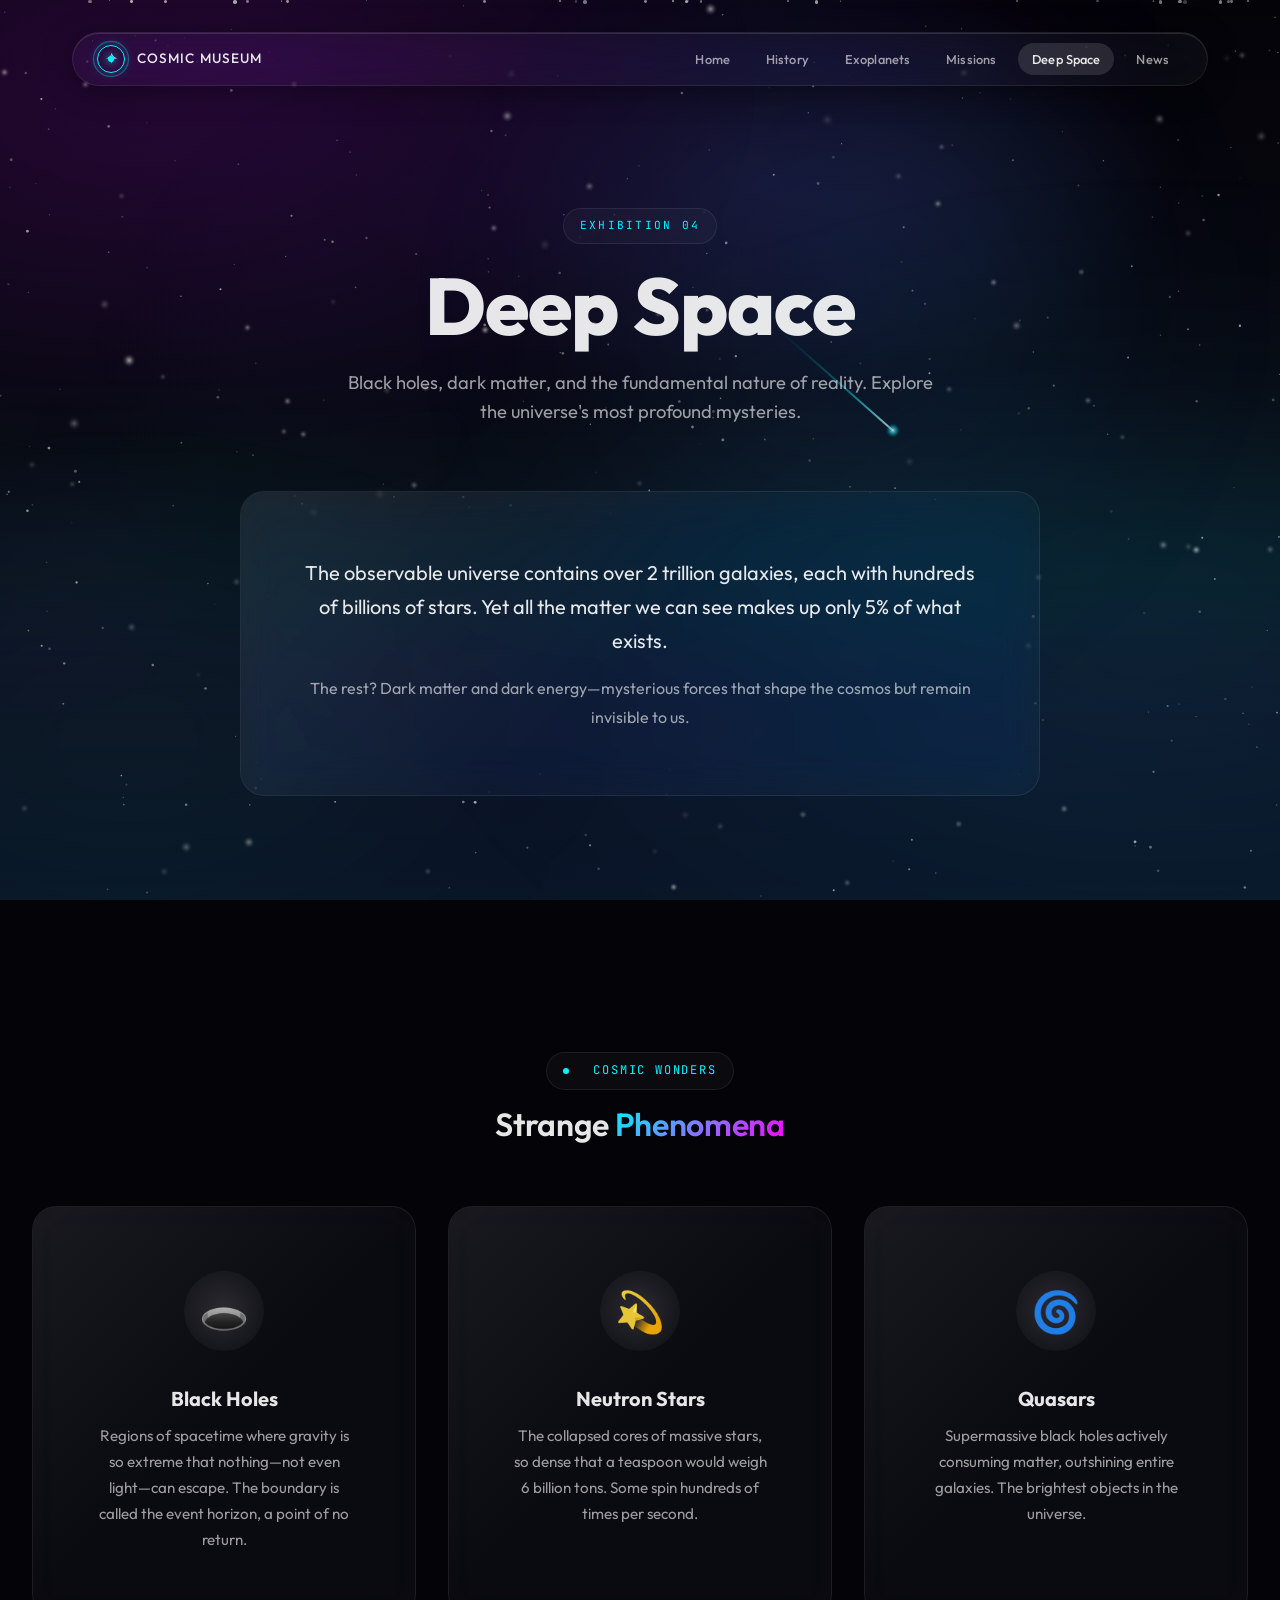
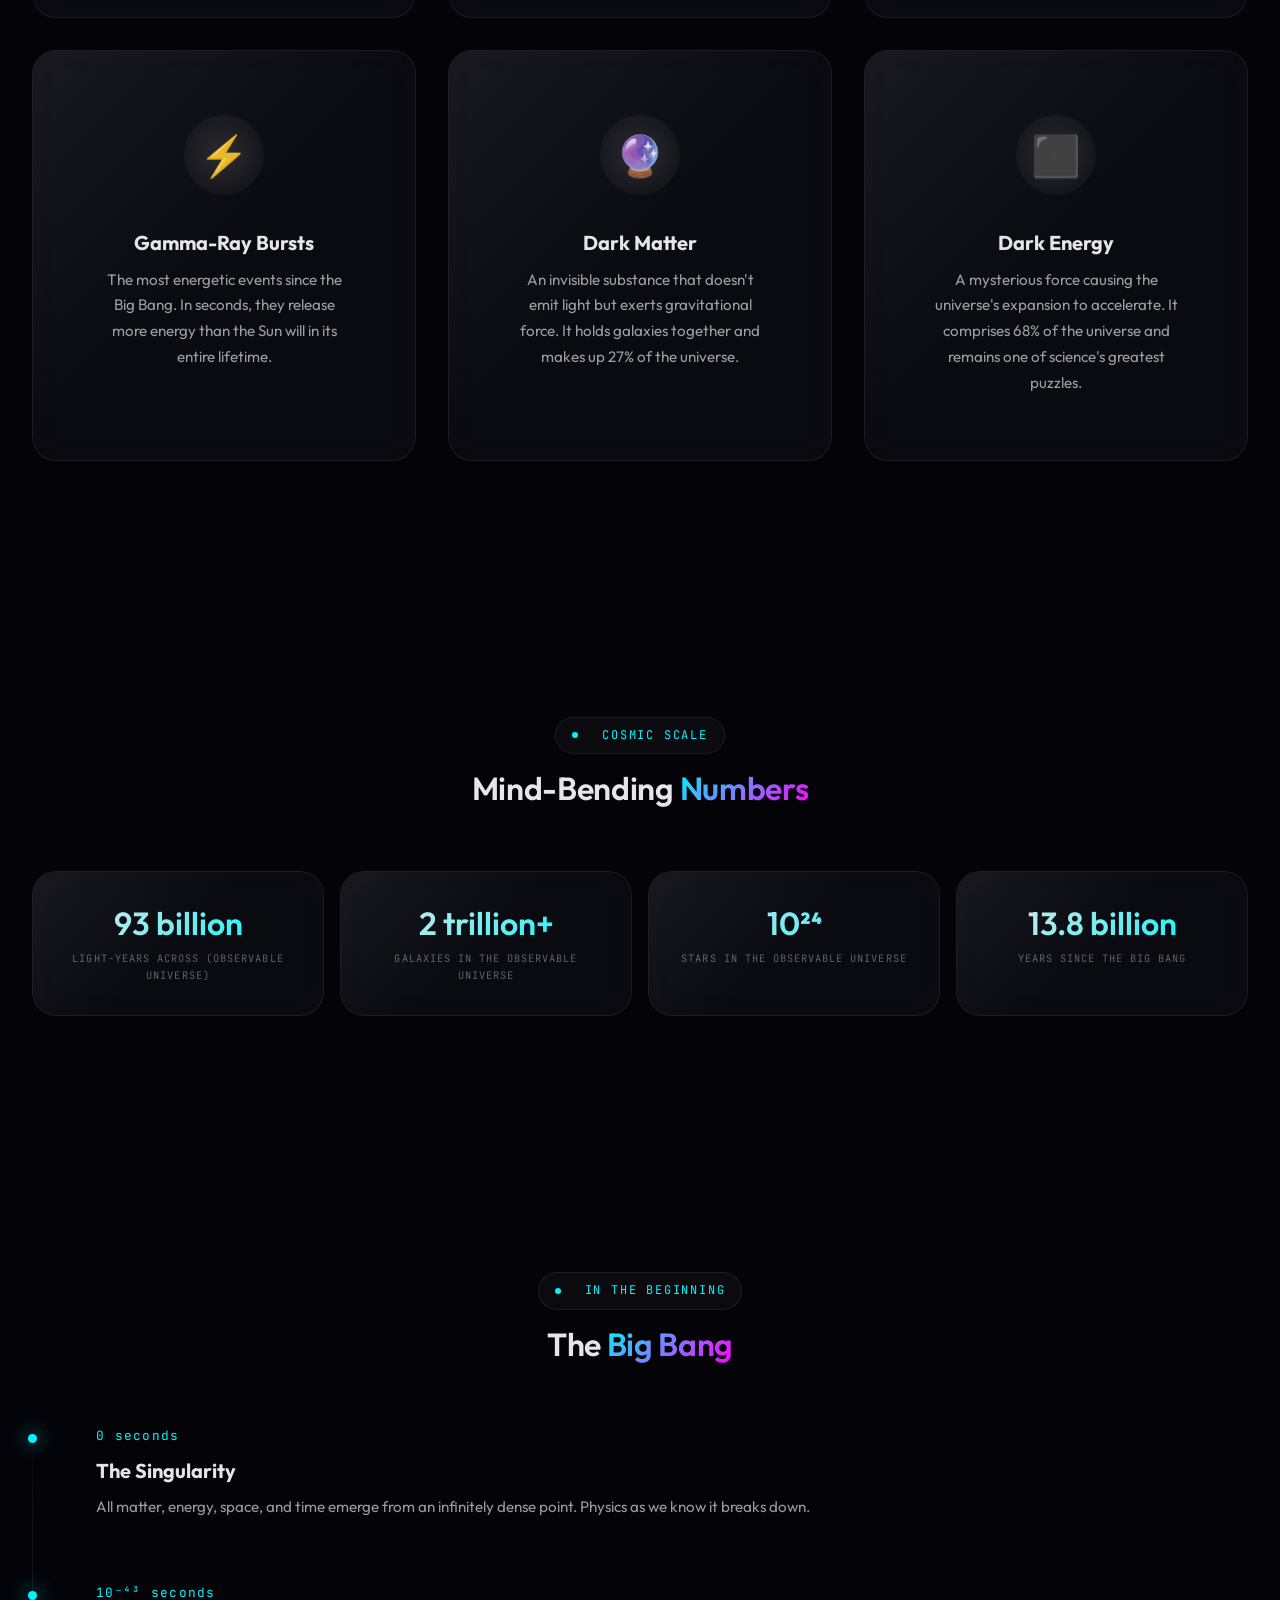
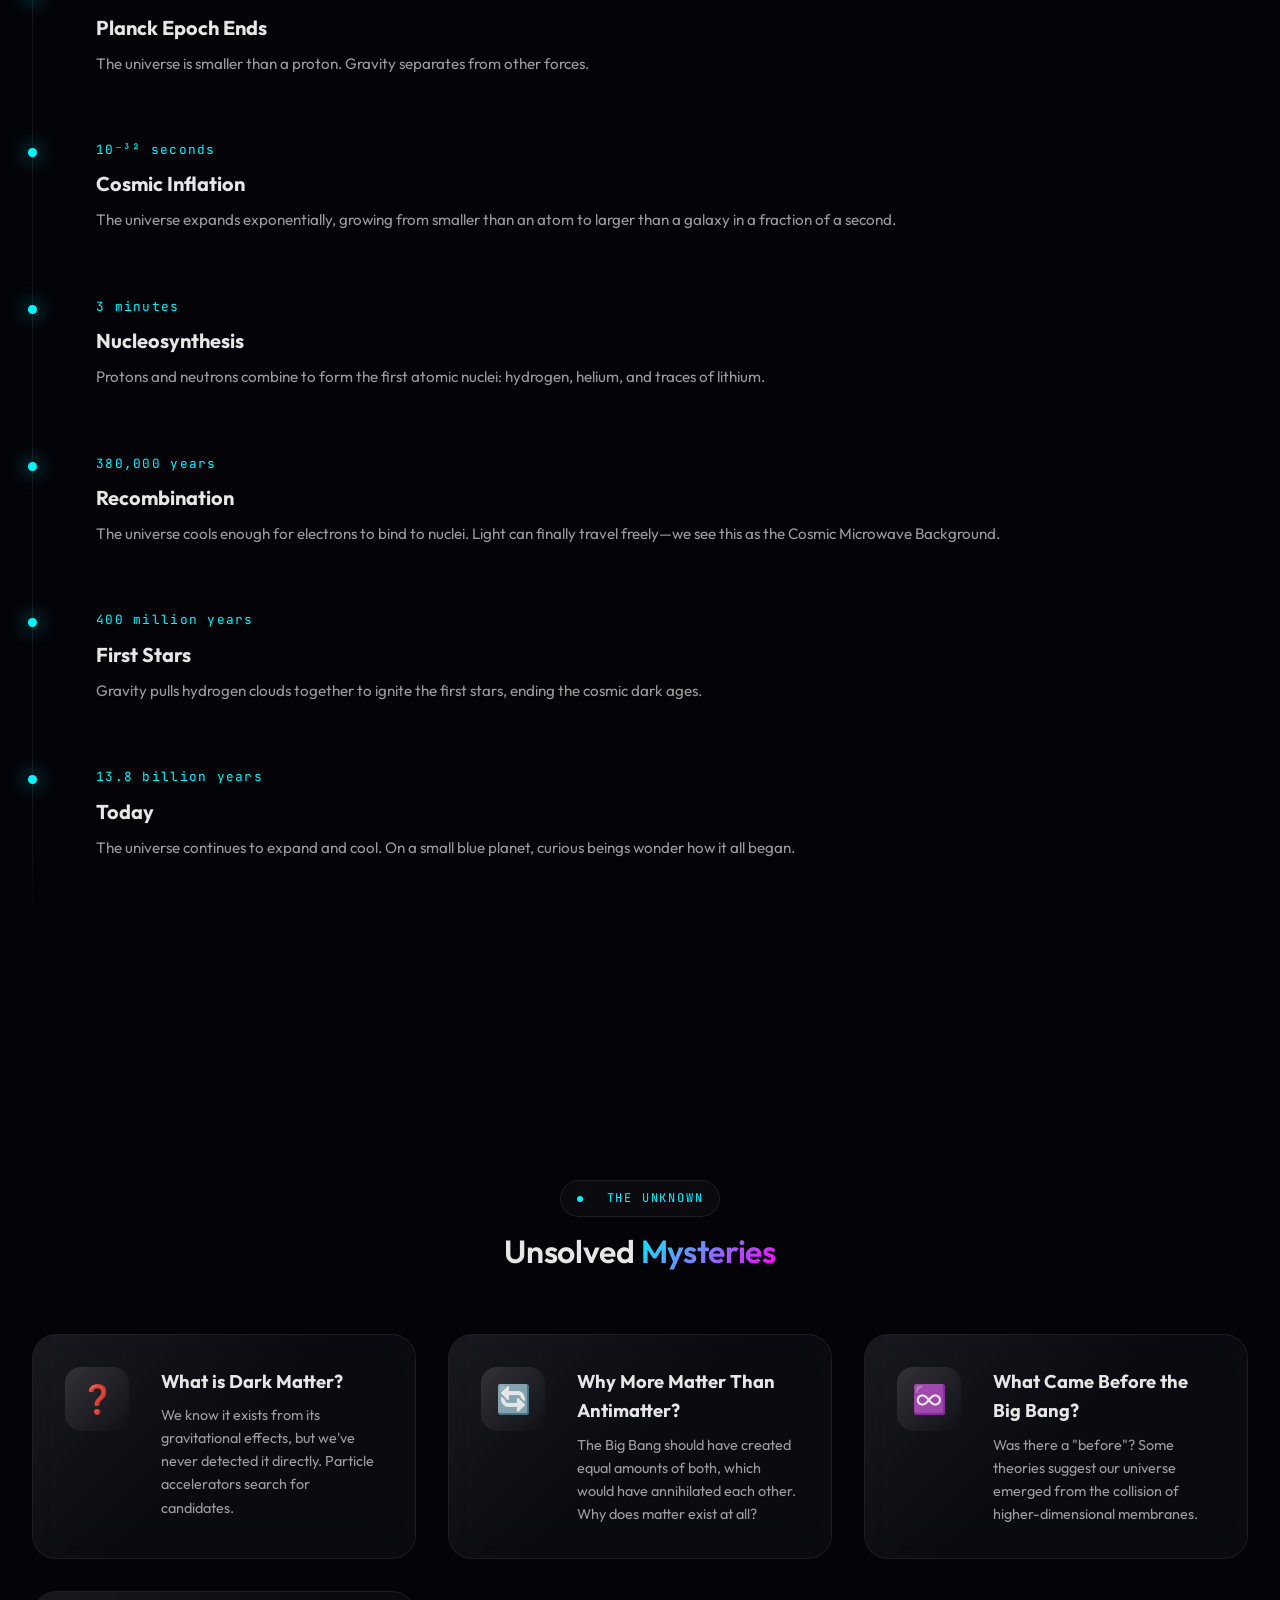
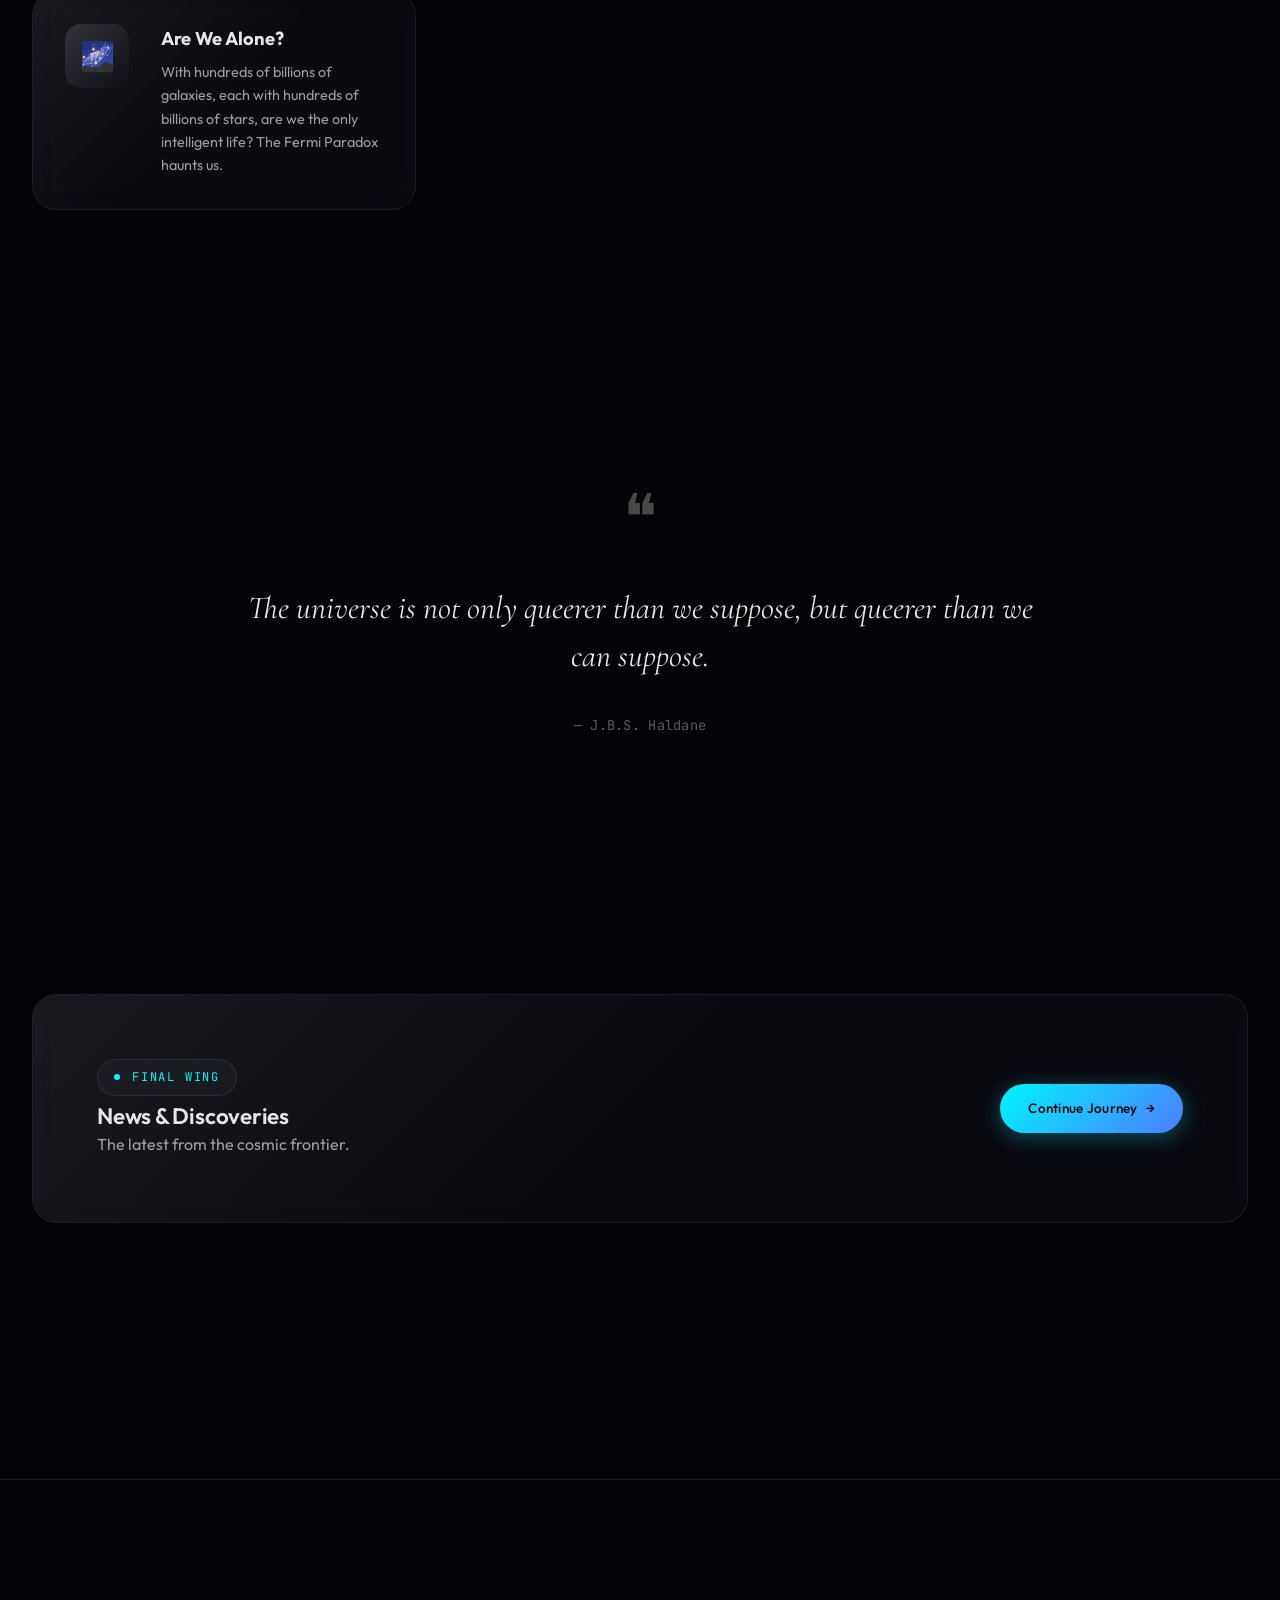
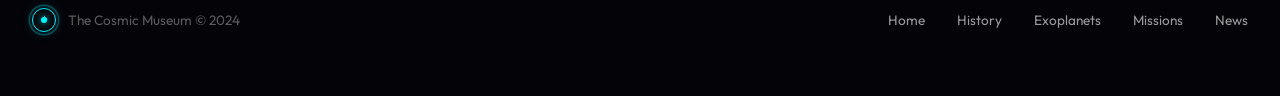
==== deepspace.html @ 93e64caa "Initial commit - The Cosmic Museum" ====
<!DOCTYPE html>
<html lang="en">
<head>
  <meta charset="UTF-8">
  <meta name="viewport" content="width=device-width, initial-scale=1.0">
  <meta name="description" content="Deep Space & Cosmology - Explore the universe's grandest mysteries.">
  <title>Deep Space & Cosmology | The Cosmic Museum</title>
  <link rel="stylesheet" href="./css/styles.css">
  <link rel="icon" href="data:image/svg+xml,<svg xmlns='http://www.w3.org/2000/svg' viewBox='0 0 100 100'><text y='.9em' font-size='90'>🌌</text></svg>">
</head>
<body>
  
  <!-- Deep Space Background -->
  <div class="cosmos">
    <canvas id="starfield"></canvas>
    <div class="nebula-layer-1"></div>
    <div class="nebula-layer-2"></div>
    <div class="aurora"></div>
    <div class="particles"></div>
  </div>
  
  <!-- Navigation -->
  <div class="nav-container">
    <nav class="nav">
      <a href="./index.html" class="nav-logo">
        <div class="logo-icon">✧</div>
        <span class="logo-text">Cosmic Museum</span>
      </a>
      <ul class="nav-links">
        <li><a href="./index.html" class="nav-link">Home</a></li>
        <li><a href="./history.html" class="nav-link">History</a></li>
        <li><a href="./exoplanets.html" class="nav-link">Exoplanets</a></li>
        <li><a href="./missions.html" class="nav-link">Missions</a></li>
        <li><a href="./deepspace.html" class="nav-link active">Deep Space</a></li>
        <li><a href="./news.html" class="nav-link">News</a></li>
      </ul>
      <button class="nav-toggle" aria-label="Toggle navigation">
        <span></span><span></span><span></span>
      </button>
    </nav>
  </div>
  
  <!-- Page Header -->
  <header class="page-header">
    <div class="page-header__label">Exhibition 04</div>
    <h1 class="page-header__title text-display">Deep Space</h1>
    <p class="page-header__desc">
      Black holes, dark matter, and the fundamental nature of reality. 
      Explore the universe's most profound mysteries.
    </p>
  </header>
  
  <!-- Scale of the Universe -->
  <section class="section" style="padding-top: 0;">
    <div class="container">
      <div class="glass-card reveal" style="padding: var(--space-lg); max-width: 800px; margin: 0 auto; text-align: center;">
        <p class="text-lg" style="color: var(--soft-white); margin-bottom: var(--space-sm);">
          The observable universe contains over 2 trillion galaxies, each with 
          hundreds of billions of stars. Yet all the matter we can see makes up 
          only 5% of what exists.
        </p>
        <p class="text-body">
          The rest? Dark matter and dark energy—mysterious forces that shape 
          the cosmos but remain invisible to us.
        </p>
      </div>
    </div>
  </section>
  
  <!-- Cosmic Phenomena -->
  <section class="section">
    <div class="container">
      <div class="section-header reveal">
        <div class="section-label"><span></span>Cosmic Wonders</div>
        <h2 class="text-display heading-md">Strange <span class="text-gradient">Phenomena</span></h2>
      </div>
      
      <div class="phenomena-grid stagger-children">
        <div class="glass-card phenomena-card glass-card--cyan">
          <div class="phenomena-icon">🕳️</div>
          <h3 class="phenomena-title">Black Holes</h3>
          <p class="phenomena-desc">
            Regions of spacetime where gravity is so extreme that nothing—not 
            even light—can escape. The boundary is called the event horizon, 
            a point of no return.
          </p>
        </div>
        
        <div class="glass-card phenomena-card glass-card--pink">
          <div class="phenomena-icon">💫</div>
          <h3 class="phenomena-title">Neutron Stars</h3>
          <p class="phenomena-desc">
            The collapsed cores of massive stars, so dense that a teaspoon 
            would weigh 6 billion tons. Some spin hundreds of times per second.
          </p>
        </div>
        
        <div class="glass-card phenomena-card glass-card--green">
          <div class="phenomena-icon">🌀</div>
          <h3 class="phenomena-title">Quasars</h3>
          <p class="phenomena-desc">
            Supermassive black holes actively consuming matter, outshining 
            entire galaxies. The brightest objects in the universe.
          </p>
        </div>
        
        <div class="glass-card phenomena-card glass-card--gold">
          <div class="phenomena-icon">⚡</div>
          <h3 class="phenomena-title">Gamma-Ray Bursts</h3>
          <p class="phenomena-desc">
            The most energetic events since the Big Bang. In seconds, they 
            release more energy than the Sun will in its entire lifetime.
          </p>
        </div>
        
        <div class="glass-card phenomena-card glass-card--cyan">
          <div class="phenomena-icon">🔮</div>
          <h3 class="phenomena-title">Dark Matter</h3>
          <p class="phenomena-desc">
            An invisible substance that doesn't emit light but exerts 
            gravitational force. It holds galaxies together and makes up 27% 
            of the universe.
          </p>
        </div>
        
        <div class="glass-card phenomena-card glass-card--pink">
          <div class="phenomena-icon">⬛</div>
          <h3 class="phenomena-title">Dark Energy</h3>
          <p class="phenomena-desc">
            A mysterious force causing the universe's expansion to accelerate. 
            It comprises 68% of the universe and remains one of science's 
            greatest puzzles.
          </p>
        </div>
      </div>
    </div>
  </section>
  
  <!-- The Big Numbers -->
  <section class="section">
    <div class="container">
      <div class="section-header reveal">
        <div class="section-label"><span></span>Cosmic Scale</div>
        <h2 class="text-display heading-md">Mind-Bending <span class="text-gradient">Numbers</span></h2>
      </div>
      
      <div class="stats-grid stagger-children" style="grid-template-columns: repeat(auto-fit, minmax(250px, 1fr));">
        <div class="glass-card stat-card glass-card--cyan">
          <div class="stat-value" style="font-size: 2rem;">93 billion</div>
          <div class="stat-label">Light-years across (observable universe)</div>
        </div>
        <div class="glass-card stat-card glass-card--pink">
          <div class="stat-value" style="font-size: 2rem;">2 trillion+</div>
          <div class="stat-label">Galaxies in the observable universe</div>
        </div>
        <div class="glass-card stat-card glass-card--green">
          <div class="stat-value" style="font-size: 2rem;">10²⁴</div>
          <div class="stat-label">Stars in the observable universe</div>
        </div>
        <div class="glass-card stat-card glass-card--gold">
          <div class="stat-value" style="font-size: 2rem;">13.8 billion</div>
          <div class="stat-label">Years since the Big Bang</div>
        </div>
      </div>
    </div>
  </section>
  
  <!-- The Big Bang -->
  <section class="section">
    <div class="container">
      <div class="section-header reveal">
        <div class="section-label"><span></span>In the Beginning</div>
        <h2 class="text-display heading-md">The <span class="text-gradient">Big Bang</span></h2>
      </div>
      
      <div class="timeline reveal">
        <div class="timeline-item">
          <div class="timeline-year">0 seconds</div>
          <h3 class="timeline-title">The Singularity</h3>
          <p class="timeline-desc">
            All matter, energy, space, and time emerge from an infinitely dense point. 
            Physics as we know it breaks down.
          </p>
        </div>
        
        <div class="timeline-item">
          <div class="timeline-year">10⁻⁴³ seconds</div>
          <h3 class="timeline-title">Planck Epoch Ends</h3>
          <p class="timeline-desc">
            The universe is smaller than a proton. Gravity separates from other forces.
          </p>
        </div>
        
        <div class="timeline-item">
          <div class="timeline-year">10⁻³² seconds</div>
          <h3 class="timeline-title">Cosmic Inflation</h3>
          <p class="timeline-desc">
            The universe expands exponentially, growing from smaller than an atom to 
            larger than a galaxy in a fraction of a second.
          </p>
        </div>
        
        <div class="timeline-item">
          <div class="timeline-year">3 minutes</div>
          <h3 class="timeline-title">Nucleosynthesis</h3>
          <p class="timeline-desc">
            Protons and neutrons combine to form the first atomic nuclei: 
            hydrogen, helium, and traces of lithium.
          </p>
        </div>
        
        <div class="timeline-item">
          <div class="timeline-year">380,000 years</div>
          <h3 class="timeline-title">Recombination</h3>
          <p class="timeline-desc">
            The universe cools enough for electrons to bind to nuclei. 
            Light can finally travel freely—we see this as the Cosmic Microwave Background.
          </p>
        </div>
        
        <div class="timeline-item">
          <div class="timeline-year">400 million years</div>
          <h3 class="timeline-title">First Stars</h3>
          <p class="timeline-desc">
            Gravity pulls hydrogen clouds together to ignite the first stars, 
            ending the cosmic dark ages.
          </p>
        </div>
        
        <div class="timeline-item">
          <div class="timeline-year">13.8 billion years</div>
          <h3 class="timeline-title">Today</h3>
          <p class="timeline-desc">
            The universe continues to expand and cool. On a small blue planet, 
            curious beings wonder how it all began.
          </p>
        </div>
      </div>
    </div>
  </section>
  
  <!-- Unsolved Mysteries -->
  <section class="section">
    <div class="container">
      <div class="section-header reveal">
        <div class="section-label"><span></span>The Unknown</div>
        <h2 class="text-display heading-md">Unsolved <span class="text-gradient">Mysteries</span></h2>
      </div>
      
      <div class="mission-grid stagger-children">
        <div class="glass-card mission-card">
          <div class="mission-icon">❓</div>
          <div class="mission-content">
            <h3 class="mission-name">What is Dark Matter?</h3>
            <p class="mission-desc">
              We know it exists from its gravitational effects, but we've never 
              detected it directly. Particle accelerators search for candidates.
            </p>
          </div>
        </div>
        
        <div class="glass-card mission-card">
          <div class="mission-icon">🔄</div>
          <div class="mission-content">
            <h3 class="mission-name">Why More Matter Than Antimatter?</h3>
            <p class="mission-desc">
              The Big Bang should have created equal amounts of both, which would 
              have annihilated each other. Why does matter exist at all?
            </p>
          </div>
        </div>
        
        <div class="glass-card mission-card">
          <div class="mission-icon">♾️</div>
          <div class="mission-content">
            <h3 class="mission-name">What Came Before the Big Bang?</h3>
            <p class="mission-desc">
              Was there a "before"? Some theories suggest our universe emerged 
              from the collision of higher-dimensional membranes.
            </p>
          </div>
        </div>
        
        <div class="glass-card mission-card">
          <div class="mission-icon">🌌</div>
          <div class="mission-content">
            <h3 class="mission-name">Are We Alone?</h3>
            <p class="mission-desc">
              With hundreds of billions of galaxies, each with hundreds of billions 
              of stars, are we the only intelligent life? The Fermi Paradox haunts us.
            </p>
          </div>
        </div>
      </div>
    </div>
  </section>
  
  <!-- Quote -->
  <section class="section">
    <div class="container">
      <div class="reveal" style="text-align: center; max-width: 800px; margin: 0 auto;">
        <div style="font-size: 4rem; margin-bottom: var(--space-sm); opacity: 0.3;">❝</div>
        <blockquote class="text-serif" style="font-size: clamp(1.3rem, 3vw, 2rem); line-height: 1.5; color: var(--soft-white); margin-bottom: var(--space-md);">
          The universe is not only queerer than we suppose, 
          but queerer than we can suppose.
        </blockquote>
        <cite class="text-mono" style="font-size: 0.85rem; color: var(--dim-white); font-style: normal;">— J.B.S. Haldane</cite>
      </div>
    </div>
  </section>
  
  <!-- Next Exhibition -->
  <section class="section">
    <div class="container">
      <div class="glass-card reveal" style="padding: var(--space-lg); display: flex; justify-content: space-between; align-items: center; flex-wrap: wrap; gap: var(--space-md);">
        <div>
          <div class="section-label" style="margin-bottom: var(--space-xs);">Final Wing</div>
          <h3 class="text-display heading-sm">News & Discoveries</h3>
          <p class="text-body">The latest from the cosmic frontier.</p>
        </div>
        <a href="./news.html" class="btn btn-primary">Continue Journey <span>→</span></a>
      </div>
    </div>
  </section>
  
  <!-- Footer -->
  <footer class="footer">
    <div class="container">
      <div class="footer-content">
        <div class="footer-logo">
          <div class="logo-icon" style="width: 24px; height: 24px; font-size: 0.7rem;">✧</div>
          <span class="footer-text">The Cosmic Museum © 2024</span>
        </div>
        <div class="footer-links">
          <a href="./index.html" class="footer-link">Home</a>
          <a href="./history.html" class="footer-link">History</a>
          <a href="./exoplanets.html" class="footer-link">Exoplanets</a>
          <a href="./missions.html" class="footer-link">Missions</a>
          <a href="./news.html" class="footer-link">News</a>
        </div>
      </div>
    </div>
  </footer>
  
  <script src="./js/starfield.js"></script>
  <script src="./js/main.js"></script>
</body>
</html>
---- css/styles.css ----
/* ═══════════════════════════════════════════════════════════════
   THE COSMIC MUSEUM - Celestial Glass Observatory
   A glassmorphic journey through the universe
   ═══════════════════════════════════════════════════════════════ */

@import url('https://fonts.googleapis.com/css2?family=Outfit:wght@300;400;500;600;700&family=JetBrains+Mono:wght@400;500&family=Cormorant+Garamond:ital,wght@0,400;1,400&display=swap');

/* ─────────────────────────────────────────────────────────────────
   CSS Variables - The Cosmic Palette
   ───────────────────────────────────────────────────────────────── */
:root {
  /* Deep space colors */
  --void: #030308;
  --deep-space: #0a0a14;
  --nebula-purple: #1a0a2e;
  --nebula-blue: #0a1628;
  
  /* Glass effects */
  --glass-bg: rgba(255, 255, 255, 0.03);
  --glass-border: rgba(255, 255, 255, 0.08);
  --glass-highlight: rgba(255, 255, 255, 0.12);
  --glass-shadow: rgba(0, 0, 0, 0.4);
  
  /* Accent colors */
  --aurora-cyan: #00f5ff;
  --aurora-pink: #ff00ff;
  --aurora-green: #00ff88;
  --star-gold: #ffd700;
  --cosmic-blue: #4d7cff;
  --soft-white: rgba(255, 255, 255, 0.9);
  --muted-white: rgba(255, 255, 255, 0.6);
  --dim-white: rgba(255, 255, 255, 0.35);
  
  /* Typography */
  --font-display: 'Outfit', sans-serif;
  --font-serif: 'Cormorant Garamond', serif;
  --font-mono: 'JetBrains Mono', monospace;
  
  /* Spacing */
  --space-xs: 0.5rem;
  --space-sm: 1rem;
  --space-md: 2rem;
  --space-lg: 4rem;
  --space-xl: 8rem;
  
  /* Transitions */
  --ease-out-expo: cubic-bezier(0.16, 1, 0.3, 1);
  --ease-out-back: cubic-bezier(0.34, 1.56, 0.64, 1);
  --ease-in-out: cubic-bezier(0.65, 0, 0.35, 1);
}

/* ─────────────────────────────────────────────────────────────────
   Reset & Base
   ───────────────────────────────────────────────────────────────── */
*, *::before, *::after {
  margin: 0;
  padding: 0;
  box-sizing: border-box;
}

html {
  scroll-behavior: smooth;
  scrollbar-width: thin;
  scrollbar-color: var(--glass-border) transparent;
}

::-webkit-scrollbar {
  width: 6px;
}

::-webkit-scrollbar-track {
  background: transparent;
}

::-webkit-scrollbar-thumb {
  background: var(--glass-border);
  border-radius: 3px;
}

::-webkit-scrollbar-thumb:hover {
  background: var(--glass-highlight);
}

body {
  font-family: var(--font-display);
  background: var(--void);
  color: var(--soft-white);
  line-height: 1.6;
  overflow-x: hidden;
  min-height: 100vh;
}

/* ─────────────────────────────────────────────────────────────────
   Deep Space Background System
   ───────────────────────────────────────────────────────────────── */
.cosmos {
  position: fixed;
  inset: 0;
  z-index: -10;
  overflow: hidden;
}

/* Base gradient */
.cosmos::before {
  content: '';
  position: absolute;
  inset: 0;
  background: 
    radial-gradient(ellipse 120% 80% at 20% 10%, rgba(26, 10, 46, 0.8) 0%, transparent 50%),
    radial-gradient(ellipse 100% 100% at 80% 90%, rgba(10, 22, 40, 0.9) 0%, transparent 50%),
    radial-gradient(ellipse 80% 60% at 60% 20%, rgba(77, 124, 255, 0.15) 0%, transparent 40%),
    linear-gradient(180deg, var(--void) 0%, var(--deep-space) 50%, var(--nebula-blue) 100%);
}

/* Nebula layer 1 - slow drift */
.nebula-layer-1 {
  position: absolute;
  inset: -50%;
  background: 
    radial-gradient(ellipse 40% 30% at 30% 30%, rgba(255, 0, 255, 0.08) 0%, transparent 60%),
    radial-gradient(ellipse 50% 40% at 70% 60%, rgba(0, 245, 255, 0.06) 0%, transparent 60%);
  animation: nebulaDrift1 60s ease-in-out infinite;
  filter: blur(60px);
}

/* Nebula layer 2 - counter drift */
.nebula-layer-2 {
  position: absolute;
  inset: -30%;
  background: 
    radial-gradient(ellipse 35% 50% at 60% 40%, rgba(77, 124, 255, 0.1) 0%, transparent 50%),
    radial-gradient(ellipse 45% 35% at 25% 70%, rgba(0, 255, 136, 0.05) 0%, transparent 50%);
  animation: nebulaDrift2 45s ease-in-out infinite;
  filter: blur(80px);
}

/* Aurora waves */
.aurora {
  position: absolute;
  bottom: 0;
  left: -20%;
  right: -20%;
  height: 60vh;
  background: linear-gradient(
    180deg,
    transparent 0%,
    rgba(0, 255, 136, 0.02) 20%,
    rgba(0, 245, 255, 0.04) 40%,
    rgba(255, 0, 255, 0.02) 60%,
    transparent 100%
  );
  animation: auroraWave 20s ease-in-out infinite;
  filter: blur(40px);
  transform-origin: bottom center;
}

@keyframes nebulaDrift1 {
  0%, 100% { transform: translate(0, 0) rotate(0deg) scale(1); }
  33% { transform: translate(5%, 3%) rotate(2deg) scale(1.05); }
  66% { transform: translate(-3%, -2%) rotate(-1deg) scale(0.98); }
}

@keyframes nebulaDrift2 {
  0%, 100% { transform: translate(0, 0) rotate(0deg); }
  50% { transform: translate(-4%, 4%) rotate(-2deg); }
}

@keyframes auroraWave {
  0%, 100% { transform: scaleY(1) translateX(0); opacity: 0.6; }
  50% { transform: scaleY(1.2) translateX(2%); opacity: 0.8; }
}

/* Star field canvas */
#starfield {
  position: absolute;
  inset: 0;
  opacity: 0.8;
}

/* Floating particles */
.particles {
  position: absolute;
  inset: 0;
  overflow: hidden;
  pointer-events: none;
}

.particle {
  position: absolute;
  width: 2px;
  height: 2px;
  background: white;
  border-radius: 50%;
  opacity: 0;
  animation: floatParticle linear infinite;
}

@keyframes floatParticle {
  0% {
    opacity: 0;
    transform: translateY(100vh) scale(0);
  }
  10% {
    opacity: 1;
  }
  90% {
    opacity: 1;
  }
  100% {
    opacity: 0;
    transform: translateY(-20vh) scale(1);
  }
}

/* ─────────────────────────────────────────────────────────────────
   Navigation - Floating Glass Bar
   ───────────────────────────────────────────────────────────────── */
.nav-container {
  position: fixed;
  top: var(--space-md);
  left: 50%;
  transform: translateX(-50%);
  z-index: 1000;
  padding: 0 var(--space-md);
  width: 100%;
  max-width: 1200px;
}

.nav {
  display: flex;
  align-items: center;
  justify-content: space-between;
  padding: 0.75rem 1.5rem;
  background: var(--glass-bg);
  backdrop-filter: blur(20px) saturate(150%);
  -webkit-backdrop-filter: blur(20px) saturate(150%);
  border: 1px solid var(--glass-border);
  border-radius: 100px;
  box-shadow: 
    0 4px 30px var(--glass-shadow),
    inset 0 1px 0 var(--glass-highlight);
}

.nav-logo {
  display: flex;
  align-items: center;
  gap: 0.75rem;
  text-decoration: none;
  color: var(--soft-white);
}

.logo-icon {
  width: 28px;
  height: 28px;
  border-radius: 50%;
  background: transparent;
  border: 1.5px solid var(--aurora-cyan);
  display: flex;
  align-items: center;
  justify-content: center;
  position: relative;
  box-shadow: 0 0 12px rgba(0, 245, 255, 0.25);
}

.logo-icon::before {
  content: '';
  position: absolute;
  width: 6px;
  height: 6px;
  background: var(--aurora-cyan);
  border-radius: 50%;
  box-shadow: 0 0 8px var(--aurora-cyan);
}

.logo-icon::after {
  content: '';
  position: absolute;
  width: 100%;
  height: 100%;
  border: 1px solid rgba(0, 245, 255, 0.3);
  border-radius: 50%;
  transform: rotate(45deg) scale(1.4);
}

.logo-text {
  font-weight: 500;
  font-size: 0.85rem;
  letter-spacing: 0.08em;
  text-transform: uppercase;
}

.nav-links {
  display: flex;
  align-items: center;
  gap: 0.5rem;
  list-style: none;
}

.nav-link {
  position: relative;
  padding: 0.5rem 0.875rem;
  color: var(--muted-white);
  text-decoration: none;
  font-size: 0.8rem;
  font-weight: 500;
  letter-spacing: 0.01em;
  transition: color 0.3s var(--ease-out-expo);
  border-radius: 100px;
}

.nav-link:hover {
  color: var(--soft-white);
}

.nav-link.active {
  color: var(--soft-white);
  background: var(--glass-highlight);
}

.nav-link::after {
  content: '';
  position: absolute;
  bottom: 0.25rem;
  left: 50%;
  width: 0;
  height: 1px;
  background: linear-gradient(90deg, transparent, var(--aurora-cyan), transparent);
  transition: all 0.3s var(--ease-out-expo);
  transform: translateX(-50%);
}

.nav-link:hover::after {
  width: 60%;
}

/* Mobile menu toggle */
.nav-toggle {
  display: none;
  flex-direction: column;
  gap: 4px;
  padding: 8px;
  background: none;
  border: none;
  cursor: pointer;
}

.nav-toggle span {
  width: 20px;
  height: 2px;
  background: var(--soft-white);
  border-radius: 2px;
  transition: all 0.3s var(--ease-out-expo);
}

/* ─────────────────────────────────────────────────────────────────
   Glass Card System
   ───────────────────────────────────────────────────────────────── */
.glass-card {
  position: relative;
  background: var(--glass-bg);
  backdrop-filter: blur(20px) saturate(150%);
  -webkit-backdrop-filter: blur(20px) saturate(150%);
  border: 1px solid var(--glass-border);
  border-radius: 24px;
  overflow: hidden;
  transition: all 0.5s var(--ease-out-expo);
}

.glass-card::before {
  content: '';
  position: absolute;
  inset: 0;
  background: linear-gradient(
    135deg,
    var(--glass-highlight) 0%,
    transparent 50%,
    transparent 100%
  );
  opacity: 0.5;
  pointer-events: none;
}

.glass-card::after {
  content: '';
  position: absolute;
  top: -50%;
  left: -50%;
  width: 200%;
  height: 200%;
  background: radial-gradient(
    circle at var(--mouse-x, 50%) var(--mouse-y, 50%),
    rgba(255, 255, 255, 0.06) 0%,
    transparent 40%
  );
  opacity: 0;
  transition: opacity 0.5s;
  pointer-events: none;
}

.glass-card:hover::after {
  opacity: 1;
}

.glass-card:hover {
  border-color: rgba(255, 255, 255, 0.15);
  transform: translateY(-4px);
  box-shadow: 
    0 20px 60px -20px rgba(0, 0, 0, 0.5),
    0 0 40px -20px rgba(0, 245, 255, 0.2);
}

/* Glow variants */
.glass-card--cyan:hover {
  box-shadow: 
    0 20px 60px -20px rgba(0, 0, 0, 0.5),
    0 0 40px -10px rgba(0, 245, 255, 0.25);
}

.glass-card--pink:hover {
  box-shadow: 
    0 20px 60px -20px rgba(0, 0, 0, 0.5),
    0 0 40px -10px rgba(255, 0, 255, 0.25);
}

.glass-card--green:hover {
  box-shadow: 
    0 20px 60px -20px rgba(0, 0, 0, 0.5),
    0 0 40px -10px rgba(0, 255, 136, 0.25);
}

.glass-card--gold:hover {
  box-shadow: 
    0 20px 60px -20px rgba(0, 0, 0, 0.5),
    0 0 40px -10px rgba(255, 215, 0, 0.25);
}

/* ─────────────────────────────────────────────────────────────────
   Typography System
   ───────────────────────────────────────────────────────────────── */
.text-display {
  font-family: var(--font-display);
  font-weight: 600;
  line-height: 1.15;
  letter-spacing: -0.01em;
}

.text-serif {
  font-family: var(--font-serif);
  font-style: italic;
}

.text-mono {
  font-family: var(--font-mono);
  font-size: 0.8em;
  letter-spacing: 0.02em;
}

.heading-xl {
  font-size: clamp(2.5rem, 7vw, 5rem);
  font-weight: 600;
  background: linear-gradient(
    135deg,
    var(--soft-white) 0%,
    var(--muted-white) 50%,
    var(--aurora-cyan) 100%
  );
  -webkit-background-clip: text;
  background-clip: text;
  -webkit-text-fill-color: transparent;
}

.heading-lg {
  font-size: clamp(1.75rem, 4vw, 2.75rem);
}

.heading-md {
  font-size: clamp(1.35rem, 3vw, 2rem);
}

.heading-sm {
  font-size: clamp(1.1rem, 2vw, 1.4rem);
}

.text-lg {
  font-size: 1.25rem;
  line-height: 1.7;
}

.text-body {
  font-size: 1rem;
  line-height: 1.8;
  color: var(--muted-white);
}

.text-sm {
  font-size: 0.875rem;
  color: var(--dim-white);
}

.text-gradient {
  background: linear-gradient(135deg, var(--aurora-cyan), var(--aurora-pink));
  -webkit-background-clip: text;
  background-clip: text;
  -webkit-text-fill-color: transparent;
}

/* ─────────────────────────────────────────────────────────────────
   Layout Components
   ───────────────────────────────────────────────────────────────── */
.container {
  width: 100%;
  max-width: 1400px;
  margin: 0 auto;
  padding: 0 var(--space-md);
}

.section {
  padding: var(--space-xl) 0;
  position: relative;
}

.section-header {
  text-align: center;
  margin-bottom: var(--space-lg);
}

.section-label {
  display: inline-flex;
  align-items: center;
  gap: 0.75rem;
  padding: 0.5rem 1rem;
  background: var(--glass-bg);
  border: 1px solid var(--glass-border);
  border-radius: 100px;
  font-family: var(--font-mono);
  font-size: 0.75rem;
  text-transform: uppercase;
  letter-spacing: 0.15em;
  color: var(--aurora-cyan);
  margin-bottom: var(--space-sm);
}

.section-label::before {
  content: '';
  width: 6px;
  height: 6px;
  background: var(--aurora-cyan);
  border-radius: 50%;
  animation: pulse 2s ease-in-out infinite;
}

@keyframes pulse {
  0%, 100% { opacity: 1; transform: scale(1); }
  50% { opacity: 0.5; transform: scale(0.8); }
}

/* ─────────────────────────────────────────────────────────────────
   Hero Section
   ───────────────────────────────────────────────────────────────── */
.hero {
  min-height: 100vh;
  display: flex;
  flex-direction: column;
  justify-content: center;
  align-items: center;
  text-align: center;
  padding: var(--space-xl) var(--space-md);
  position: relative;
}

.hero-content {
  max-width: 900px;
  z-index: 1;
}

.hero-label {
  display: inline-flex;
  align-items: center;
  gap: 0.75rem;
  padding: 0.75rem 1.5rem;
  background: var(--glass-bg);
  backdrop-filter: blur(10px);
  border: 1px solid var(--glass-border);
  border-radius: 100px;
  font-family: var(--font-mono);
  font-size: 0.75rem;
  text-transform: uppercase;
  letter-spacing: 0.2em;
  color: var(--aurora-cyan);
  margin-bottom: var(--space-md);
  animation: fadeInUp 1s var(--ease-out-expo) 0.2s both;
}

.hero-title {
  margin-bottom: var(--space-md);
  animation: fadeInUp 1s var(--ease-out-expo) 0.4s both;
}

.hero-title .line {
  display: block;
}

.hero-title .line:nth-child(2) {
  color: var(--muted-white);
}

.hero-subtitle {
  font-size: clamp(1.1rem, 2.5vw, 1.35rem);
  color: var(--muted-white);
  max-width: 600px;
  margin: 0 auto var(--space-lg);
  line-height: 1.8;
  animation: fadeInUp 1s var(--ease-out-expo) 0.6s both;
}

.hero-cta {
  display: flex;
  justify-content: center;
  gap: var(--space-sm);
  animation: fadeInUp 1s var(--ease-out-expo) 0.8s both;
  margin-bottom: var(--space-xl);
}

@keyframes fadeInUp {
  from {
    opacity: 0;
    transform: translateY(30px);
  }
  to {
    opacity: 1;
    transform: translateY(0);
  }
}

/* Scroll indicator */
.scroll-indicator {
  position: absolute;
  bottom: var(--space-md);
  left: 45%;
  transform: translateX(-50%);
  display: flex;
  flex-direction: column;
  align-items: center;
  gap: 0.5rem;
  animation: fadeInUp 1s var(--ease-out-expo) 1.2s both;
  pointer-events: none;
}

.scroll-indicator span {
  font-family: var(--font-mono);
  font-size: 0.65rem;
  text-transform: uppercase;
  letter-spacing: 0.15em;
  color: var(--dim-white);
}

.scroll-line {
  width: 1px;
  height: 40px;
  background: linear-gradient(to bottom, var(--aurora-cyan), transparent);
  animation: scrollPulse 2s ease-in-out infinite;
}

@keyframes scrollPulse {
  0%, 100% { transform: scaleY(1); opacity: 0.5; }
  50% { transform: scaleY(0.5); opacity: 1; }
}

/* ─────────────────────────────────────────────────────────────────
   Buttons
   ───────────────────────────────────────────────────────────────── */
.btn {
  position: relative;
  display: inline-flex;
  align-items: center;
  justify-content: center;
  gap: 0.5rem;
  padding: 0.875rem 1.75rem;
  font-family: var(--font-display);
  font-size: 0.85rem;
  font-weight: 500;
  letter-spacing: 0.02em;
  text-decoration: none;
  border-radius: 100px;
  border: none;
  cursor: pointer;
  transition: all 0.4s var(--ease-out-expo);
  overflow: hidden;
}

.btn-primary {
  background: linear-gradient(135deg, var(--aurora-cyan), var(--cosmic-blue));
  color: var(--void);
  box-shadow: 0 4px 20px rgba(0, 245, 255, 0.3);
}

.btn-primary:hover {
  transform: translateY(-2px);
  box-shadow: 0 8px 30px rgba(0, 245, 255, 0.4);
}

.btn-secondary {
  background: var(--glass-bg);
  backdrop-filter: blur(10px);
  border: 1px solid var(--glass-border);
  color: var(--soft-white);
}

.btn-secondary:hover {
  background: var(--glass-highlight);
  border-color: rgba(255, 255, 255, 0.2);
  transform: translateY(-2px);
}

.btn-icon {
  display: flex;
  align-items: center;
  justify-content: center;
  width: 48px;
  height: 48px;
  padding: 0;
  background: var(--glass-bg);
  backdrop-filter: blur(10px);
  border: 1px solid var(--glass-border);
  border-radius: 50%;
  color: var(--soft-white);
  transition: all 0.3s var(--ease-out-expo);
}

.btn-icon:hover {
  background: var(--glass-highlight);
  transform: scale(1.1);
}

/* ─────────────────────────────────────────────────────────────────
   Exhibition Grid
   ───────────────────────────────────────────────────────────────── */
.exhibition-grid {
  display: grid;
  grid-template-columns: repeat(auto-fit, minmax(350px, 1fr));
  gap: var(--space-md);
}

.exhibition-card {
  position: relative;
  padding: var(--space-lg);
  min-height: 400px;
  display: flex;
  flex-direction: column;
  justify-content: flex-end;
  text-decoration: none;
  color: inherit;
}

.exhibition-card__bg {
  position: absolute;
  inset: 0;
  background-size: cover;
  background-position: center;
  opacity: 0.3;
  transition: all 0.6s var(--ease-out-expo);
  border-radius: 24px;
}

.exhibition-card:hover .exhibition-card__bg {
  opacity: 0.5;
  transform: scale(1.05);
}

.exhibition-card__content {
  position: relative;
  z-index: 1;
}

.exhibition-card__number {
  font-family: var(--font-mono);
  font-size: 0.75rem;
  color: var(--aurora-cyan);
  letter-spacing: 0.2em;
  margin-bottom: var(--space-xs);
}

.exhibition-card__title {
  font-size: 1.5rem;
  font-weight: 700;
  margin-bottom: var(--space-xs);
}

.exhibition-card__desc {
  color: var(--muted-white);
  font-size: 0.95rem;
  margin-bottom: var(--space-sm);
}

.exhibition-card__link {
  display: inline-flex;
  align-items: center;
  gap: 0.5rem;
  font-size: 0.85rem;
  font-weight: 600;
  color: var(--aurora-cyan);
  transition: gap 0.3s var(--ease-out-expo);
}

.exhibition-card:hover .exhibition-card__link {
  gap: 0.75rem;
}

/* ─────────────────────────────────────────────────────────────────
   Stats Section
   ───────────────────────────────────────────────────────────────── */
.stats-grid {
  display: grid;
  grid-template-columns: repeat(4, 1fr);
  gap: var(--space-sm);
}

.stat-card {
  padding: var(--space-md);
  text-align: center;
}

.stat-value {
  font-size: clamp(1.75rem, 4vw, 2.5rem);
  font-weight: 600;
  background: linear-gradient(135deg, var(--soft-white), var(--aurora-cyan));
  -webkit-background-clip: text;
  background-clip: text;
  -webkit-text-fill-color: transparent;
  line-height: 1.2;
}

.stat-label {
  font-family: var(--font-mono);
  font-size: 0.65rem;
  text-transform: uppercase;
  letter-spacing: 0.1em;
  color: var(--dim-white);
  margin-top: 0.5rem;
}

/* ─────────────────────────────────────────────────────────────────
   Timeline Component
   ───────────────────────────────────────────────────────────────── */
.timeline {
  position: relative;
  padding-left: var(--space-lg);
}

.timeline::before {
  content: '';
  position: absolute;
  left: 0;
  top: 0;
  bottom: 0;
  width: 1px;
  background: linear-gradient(
    to bottom,
    transparent,
    var(--glass-border) 10%,
    var(--glass-border) 90%,
    transparent
  );
}

.timeline-item {
  position: relative;
  padding-bottom: var(--space-lg);
}

.timeline-item::before {
  content: '';
  position: absolute;
  left: calc(-1 * var(--space-lg) - 4px);
  top: 8px;
  width: 9px;
  height: 9px;
  border-radius: 50%;
  background: var(--aurora-cyan);
  box-shadow: 0 0 20px var(--aurora-cyan);
}

.timeline-year {
  font-family: var(--font-mono);
  font-size: 0.8rem;
  color: var(--aurora-cyan);
  letter-spacing: 0.1em;
  margin-bottom: 0.5rem;
}

.timeline-title {
  font-size: 1.25rem;
  font-weight: 700;
  margin-bottom: 0.5rem;
}

.timeline-desc {
  color: var(--muted-white);
  font-size: 0.95rem;
}

/* ─────────────────────────────────────────────────────────────────
   Planet Cards
   ───────────────────────────────────────────────────────────────── */
.planet-grid {
  display: grid;
  grid-template-columns: repeat(auto-fit, minmax(300px, 1fr));
  gap: var(--space-md);
}

.planet-card {
  padding: var(--space-md);
  text-align: center;
}

.planet-visual {
  position: relative;
  width: 160px;
  height: 160px;
  margin: 0 auto var(--space-md);
  border-radius: 50%;
  background: radial-gradient(circle at 30% 30%, rgba(255,255,255,0.2), transparent 60%);
  box-shadow: 
    inset -20px -20px 40px rgba(0,0,0,0.5),
    0 0 60px rgba(0, 245, 255, 0.2);
  transition: all 0.5s var(--ease-out-expo);
}

.planet-card:hover .planet-visual {
  transform: scale(1.05);
  box-shadow: 
    inset -20px -20px 40px rgba(0,0,0,0.5),
    0 0 80px rgba(0, 245, 255, 0.3);
}

.planet-name {
  font-size: 1.35rem;
  font-weight: 700;
  margin-bottom: 0.25rem;
}

.planet-type {
  font-family: var(--font-mono);
  font-size: 0.75rem;
  color: var(--aurora-cyan);
  text-transform: uppercase;
  letter-spacing: 0.15em;
  margin-bottom: var(--space-sm);
}

.planet-stats {
  display: flex;
  justify-content: center;
  gap: var(--space-md);
}

.planet-stat {
  text-align: center;
}

.planet-stat__value {
  font-weight: 700;
  color: var(--soft-white);
}

.planet-stat__label {
  font-size: 0.75rem;
  color: var(--dim-white);
}

/* ─────────────────────────────────────────────────────────────────
   Mission Cards
   ───────────────────────────────────────────────────────────────── */
.mission-grid {
  display: grid;
  grid-template-columns: repeat(auto-fit, minmax(350px, 1fr));
  gap: var(--space-md);
}

.mission-card {
  display: flex;
  gap: var(--space-md);
  padding: var(--space-md);
}

.mission-icon {
  flex-shrink: 0;
  width: 64px;
  height: 64px;
  display: flex;
  align-items: center;
  justify-content: center;
  background: linear-gradient(135deg, var(--glass-highlight), transparent);
  border-radius: 16px;
  font-size: 1.75rem;
}

.mission-content {
  flex: 1;
}

.mission-year {
  font-family: var(--font-mono);
  font-size: 0.75rem;
  color: var(--aurora-cyan);
  letter-spacing: 0.1em;
  margin-bottom: 0.25rem;
}

.mission-name {
  font-size: 1.15rem;
  font-weight: 700;
  margin-bottom: 0.5rem;
}

.mission-agency {
  font-size: 0.8rem;
  color: var(--dim-white);
  margin-bottom: 0.5rem;
}

.mission-desc {
  font-size: 0.9rem;
  color: var(--muted-white);
}

/* ─────────────────────────────────────────────────────────────────
   News Cards
   ───────────────────────────────────────────────────────────────── */
.news-grid {
  display: grid;
  grid-template-columns: repeat(auto-fit, minmax(350px, 1fr));
  gap: var(--space-md);
}

.news-card {
  display: flex;
  flex-direction: column;
}

.news-image {
  height: 200px;
  background: linear-gradient(135deg, var(--nebula-purple), var(--nebula-blue));
  border-radius: 24px 24px 0 0;
  margin: -1px -1px 0 -1px;
  position: relative;
  overflow: hidden;
}

.news-image img {
  width: 100%;
  height: 100%;
  object-fit: cover;
  opacity: 0.7;
  transition: all 0.5s var(--ease-out-expo);
}

.news-card:hover .news-image img {
  opacity: 0.9;
  transform: scale(1.05);
}

.news-content {
  padding: var(--space-md);
  flex: 1;
  display: flex;
  flex-direction: column;
}

.news-meta {
  display: flex;
  align-items: center;
  gap: var(--space-sm);
  margin-bottom: var(--space-xs);
}

.news-tag {
  font-family: var(--font-mono);
  font-size: 0.7rem;
  text-transform: uppercase;
  letter-spacing: 0.1em;
  color: var(--aurora-cyan);
  padding: 0.25rem 0.75rem;
  background: rgba(0, 245, 255, 0.1);
  border-radius: 100px;
}

.news-date {
  font-size: 0.8rem;
  color: var(--dim-white);
}

.news-title {
  font-size: 1.15rem;
  font-weight: 700;
  margin-bottom: 0.5rem;
  line-height: 1.4;
}

.news-excerpt {
  font-size: 0.9rem;
  color: var(--muted-white);
  flex: 1;
}

.news-link {
  display: inline-flex;
  align-items: center;
  gap: 0.5rem;
  margin-top: var(--space-sm);
  font-size: 0.85rem;
  font-weight: 600;
  color: var(--aurora-cyan);
  text-decoration: none;
  transition: gap 0.3s var(--ease-out-expo);
}

.news-link:hover {
  gap: 0.75rem;
}

/* ─────────────────────────────────────────────────────────────────
   Cosmic Phenomena Cards
   ───────────────────────────────────────────────────────────────── */
.phenomena-grid {
  display: grid;
  grid-template-columns: repeat(auto-fit, minmax(300px, 1fr));
  gap: var(--space-md);
}

.phenomena-card {
  padding: var(--space-lg);
  text-align: center;
}

.phenomena-icon {
  width: 80px;
  height: 80px;
  margin: 0 auto var(--space-md);
  display: flex;
  align-items: center;
  justify-content: center;
  font-size: 2.5rem;
  background: radial-gradient(circle, var(--glass-highlight), transparent);
  border-radius: 50%;
}

.phenomena-title {
  font-size: 1.25rem;
  font-weight: 700;
  margin-bottom: 0.5rem;
}

.phenomena-desc {
  font-size: 0.95rem;
  color: var(--muted-white);
  line-height: 1.7;
}

/* ─────────────────────────────────────────────────────────────────
   Footer
   ───────────────────────────────────────────────────────────────── */
.footer {
  padding: var(--space-xl) 0 var(--space-lg);
  border-top: 1px solid var(--glass-border);
  margin-top: var(--space-xl);
}

.footer-content {
  display: flex;
  justify-content: space-between;
  align-items: center;
  flex-wrap: wrap;
  gap: var(--space-md);
}

.footer-logo {
  display: flex;
  align-items: center;
  gap: 0.75rem;
}

.footer-text {
  font-size: 0.85rem;
  color: var(--dim-white);
}

.footer-links {
  display: flex;
  gap: var(--space-md);
}

.footer-link {
  font-size: 0.85rem;
  color: var(--muted-white);
  text-decoration: none;
  transition: color 0.3s;
}

.footer-link:hover {
  color: var(--aurora-cyan);
}

/* ─────────────────────────────────────────────────────────────────
   Page Header (for inner pages)
   ───────────────────────────────────────────────────────────────── */
.page-header {
  min-height: 50vh;
  display: flex;
  flex-direction: column;
  justify-content: center;
  align-items: center;
  text-align: center;
  padding: calc(var(--space-xl) + 80px) var(--space-md) var(--space-lg);
}

.page-header__label {
  display: inline-flex;
  align-items: center;
  gap: 0.75rem;
  padding: 0.5rem 1rem;
  background: var(--glass-bg);
  backdrop-filter: blur(10px);
  border: 1px solid var(--glass-border);
  border-radius: 100px;
  font-family: var(--font-mono);
  font-size: 0.7rem;
  text-transform: uppercase;
  letter-spacing: 0.2em;
  color: var(--aurora-cyan);
  margin-bottom: var(--space-sm);
}

.page-header__title {
  font-size: clamp(2.5rem, 8vw, 5rem);
  font-weight: 800;
  margin-bottom: var(--space-sm);
}

.page-header__desc {
  font-size: 1.15rem;
  color: var(--muted-white);
  max-width: 600px;
}

/* ─────────────────────────────────────────────────────────────────
   Scroll Animations
   ───────────────────────────────────────────────────────────────── */
.reveal {
  opacity: 0;
  transform: translateY(40px);
  transition: all 0.8s var(--ease-out-expo);
}

.reveal.visible {
  opacity: 1;
  transform: translateY(0);
}

.reveal-delay-1 { transition-delay: 0.1s; }
.reveal-delay-2 { transition-delay: 0.2s; }
.reveal-delay-3 { transition-delay: 0.3s; }
.reveal-delay-4 { transition-delay: 0.4s; }

/* Stagger children */
.stagger-children > * {
  opacity: 0;
  transform: translateY(30px);
  transition: all 0.6s var(--ease-out-expo);
}

.stagger-children.visible > *:nth-child(1) { transition-delay: 0.1s; }
.stagger-children.visible > *:nth-child(2) { transition-delay: 0.15s; }
.stagger-children.visible > *:nth-child(3) { transition-delay: 0.2s; }
.stagger-children.visible > *:nth-child(4) { transition-delay: 0.25s; }
.stagger-children.visible > *:nth-child(5) { transition-delay: 0.3s; }
.stagger-children.visible > *:nth-child(6) { transition-delay: 0.35s; }

.stagger-children.visible > * {
  opacity: 1;
  transform: translateY(0);
}

/* ─────────────────────────────────────────────────────────────────
   Responsive Design
   ───────────────────────────────────────────────────────────────── */
@media (max-width: 1024px) {
  .stats-grid {
    grid-template-columns: repeat(2, 1fr);
  }
  
  .exhibition-grid {
    grid-template-columns: 1fr;
  }
}

@media (max-width: 768px) {
  :root {
    --space-lg: 3rem;
    --space-xl: 5rem;
  }
  
  .nav-links {
    display: none;
    position: absolute;
    top: 100%;
    left: var(--space-sm);
    right: var(--space-sm);
    margin-top: var(--space-sm);
    flex-direction: column;
    padding: var(--space-sm);
    background: rgba(10, 10, 20, 0.95);
    backdrop-filter: blur(20px);
    border: 1px solid var(--glass-border);
    border-radius: 16px;
  }
  
  .nav-links.active {
    display: flex;
  }
  
  .nav-toggle {
    display: flex;
  }
  
  .nav-toggle.active span:nth-child(1) {
    transform: rotate(45deg) translate(4px, 4px);
  }
  
  .nav-toggle.active span:nth-child(2) {
    opacity: 0;
  }
  
  .nav-toggle.active span:nth-child(3) {
    transform: rotate(-45deg) translate(4px, -4px);
  }
  
  .hero-cta {
    flex-direction: column;
    width: 100%;
  }
  
  .btn {
    width: 100%;
    justify-content: center;
  }
  
  .stats-grid {
    grid-template-columns: repeat(2, 1fr);
  }
  
  .mission-card {
    flex-direction: column;
    text-align: center;
  }
  
  .mission-icon {
    margin: 0 auto;
  }
  
  .footer-content {
    flex-direction: column;
    text-align: center;
  }
}

@media (max-width: 480px) {
  .stats-grid {
    grid-template-columns: 1fr;
  }
  
  .planet-stats {
    flex-direction: column;
    gap: var(--space-xs);
  }
  
  .planet-grid,
  .mission-grid,
  .news-grid,
  .phenomena-grid {
    grid-template-columns: 1fr;
  }
}

/* ─────────────────────────────────────────────────────────────────
   Print Styles
   ───────────────────────────────────────────────────────────────── */
@media print {
  .cosmos,
  .nav-container,
  .scroll-indicator {
    display: none !important;
  }
  
  body {
    background: white;
    color: black;
  }
  
  .glass-card {
    background: #f5f5f5;
    border: 1px solid #ddd;
  }
}
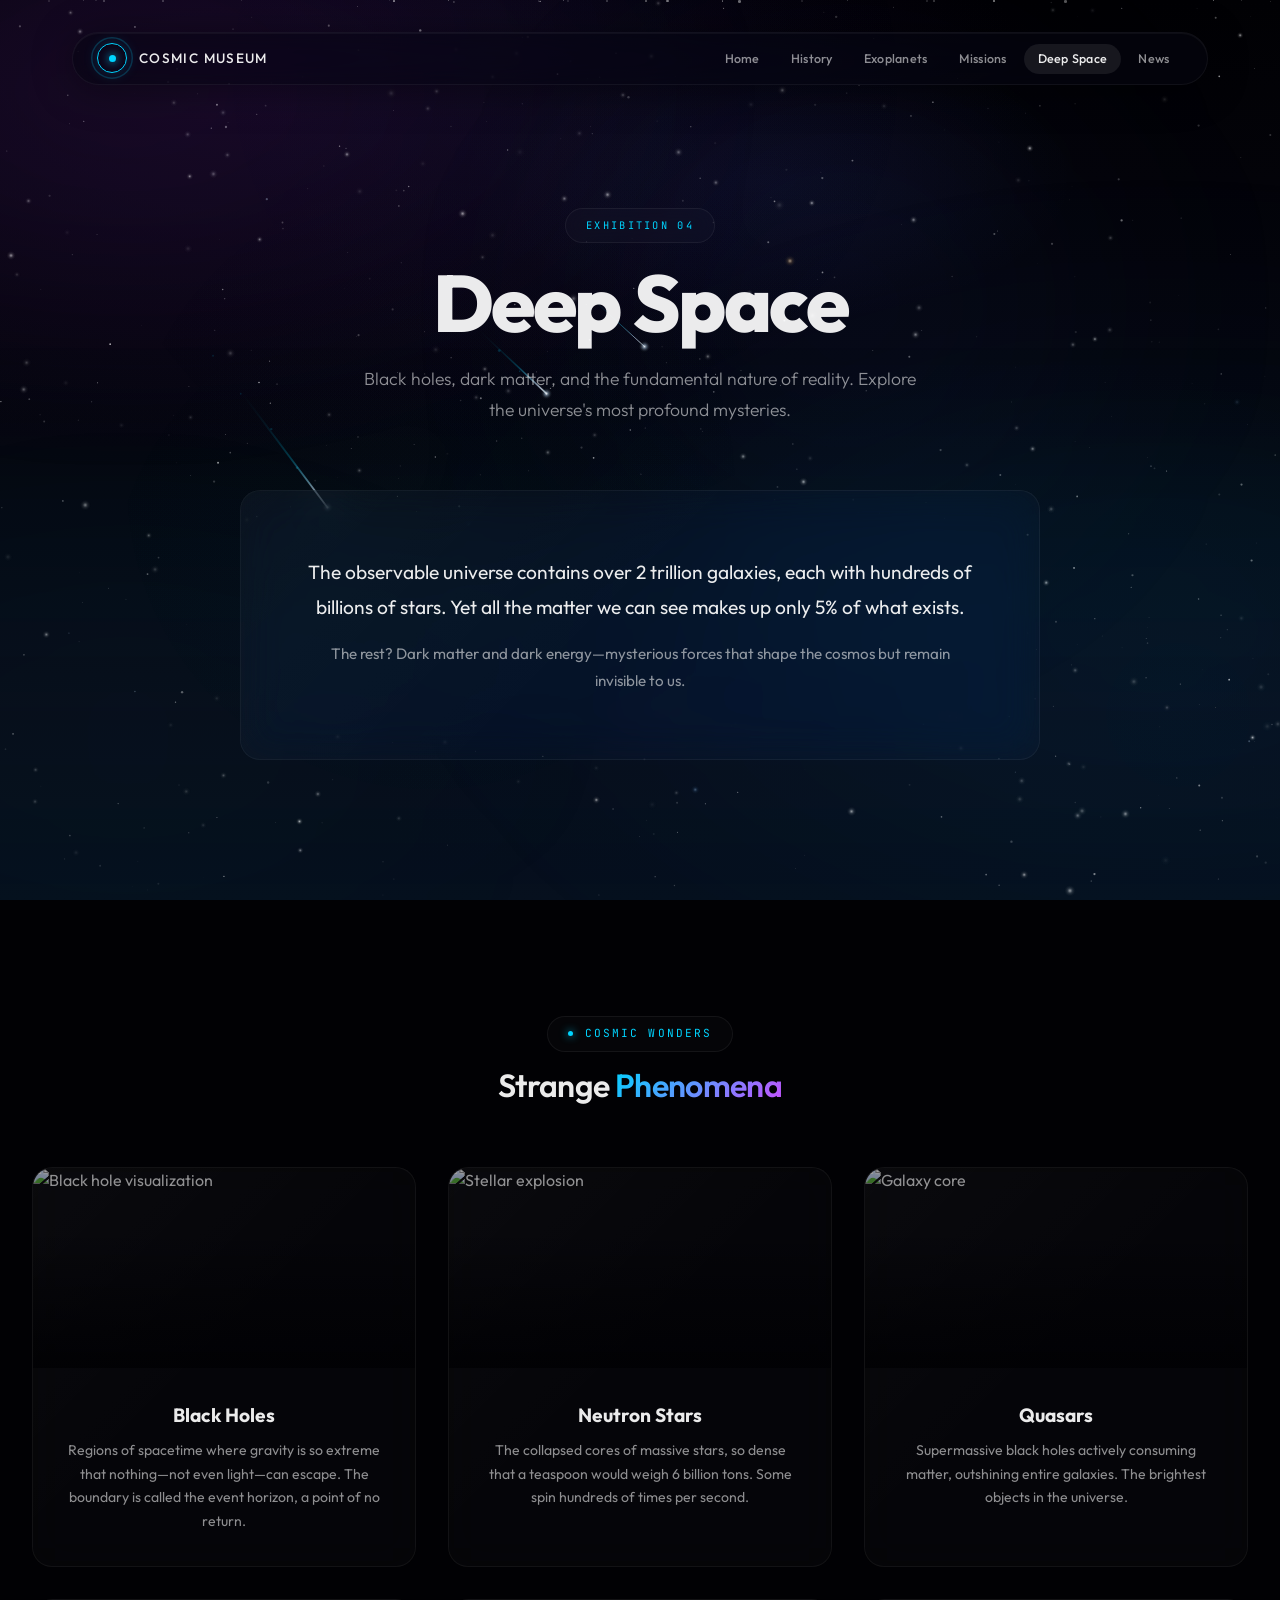
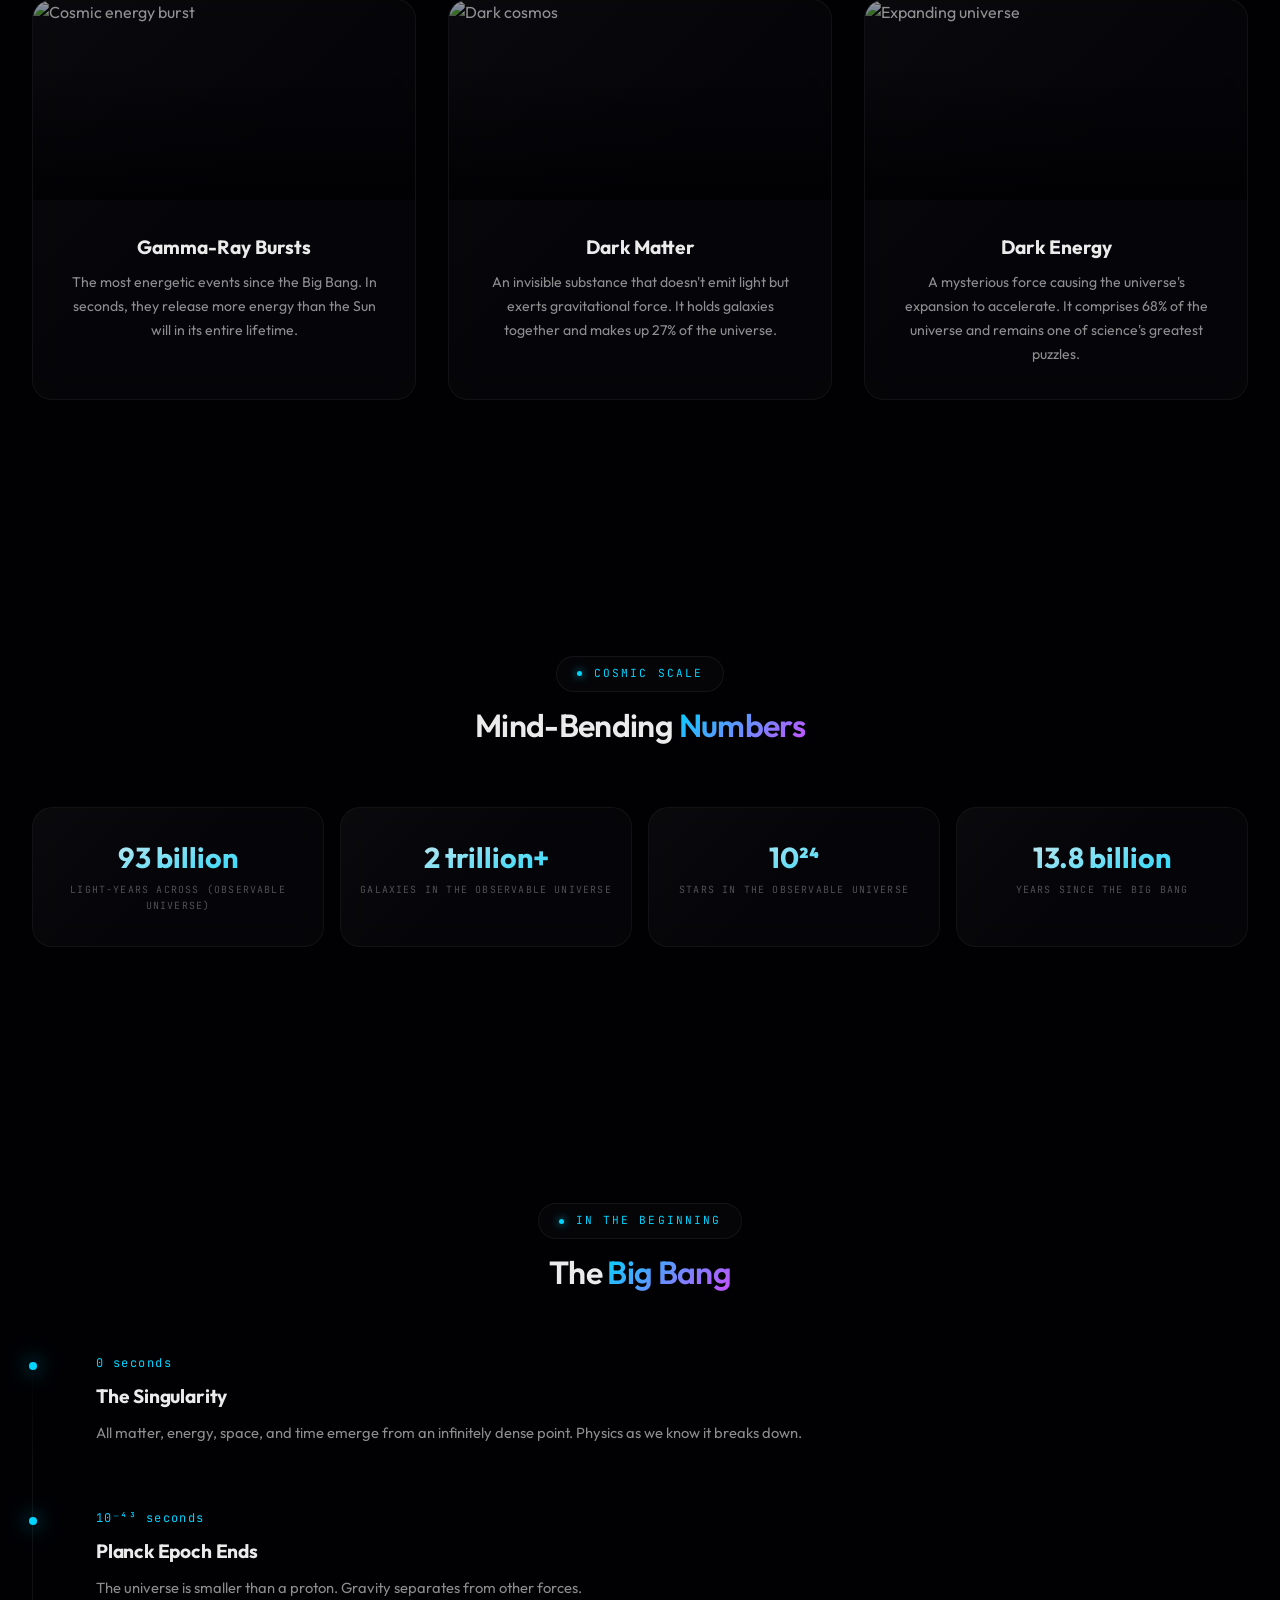
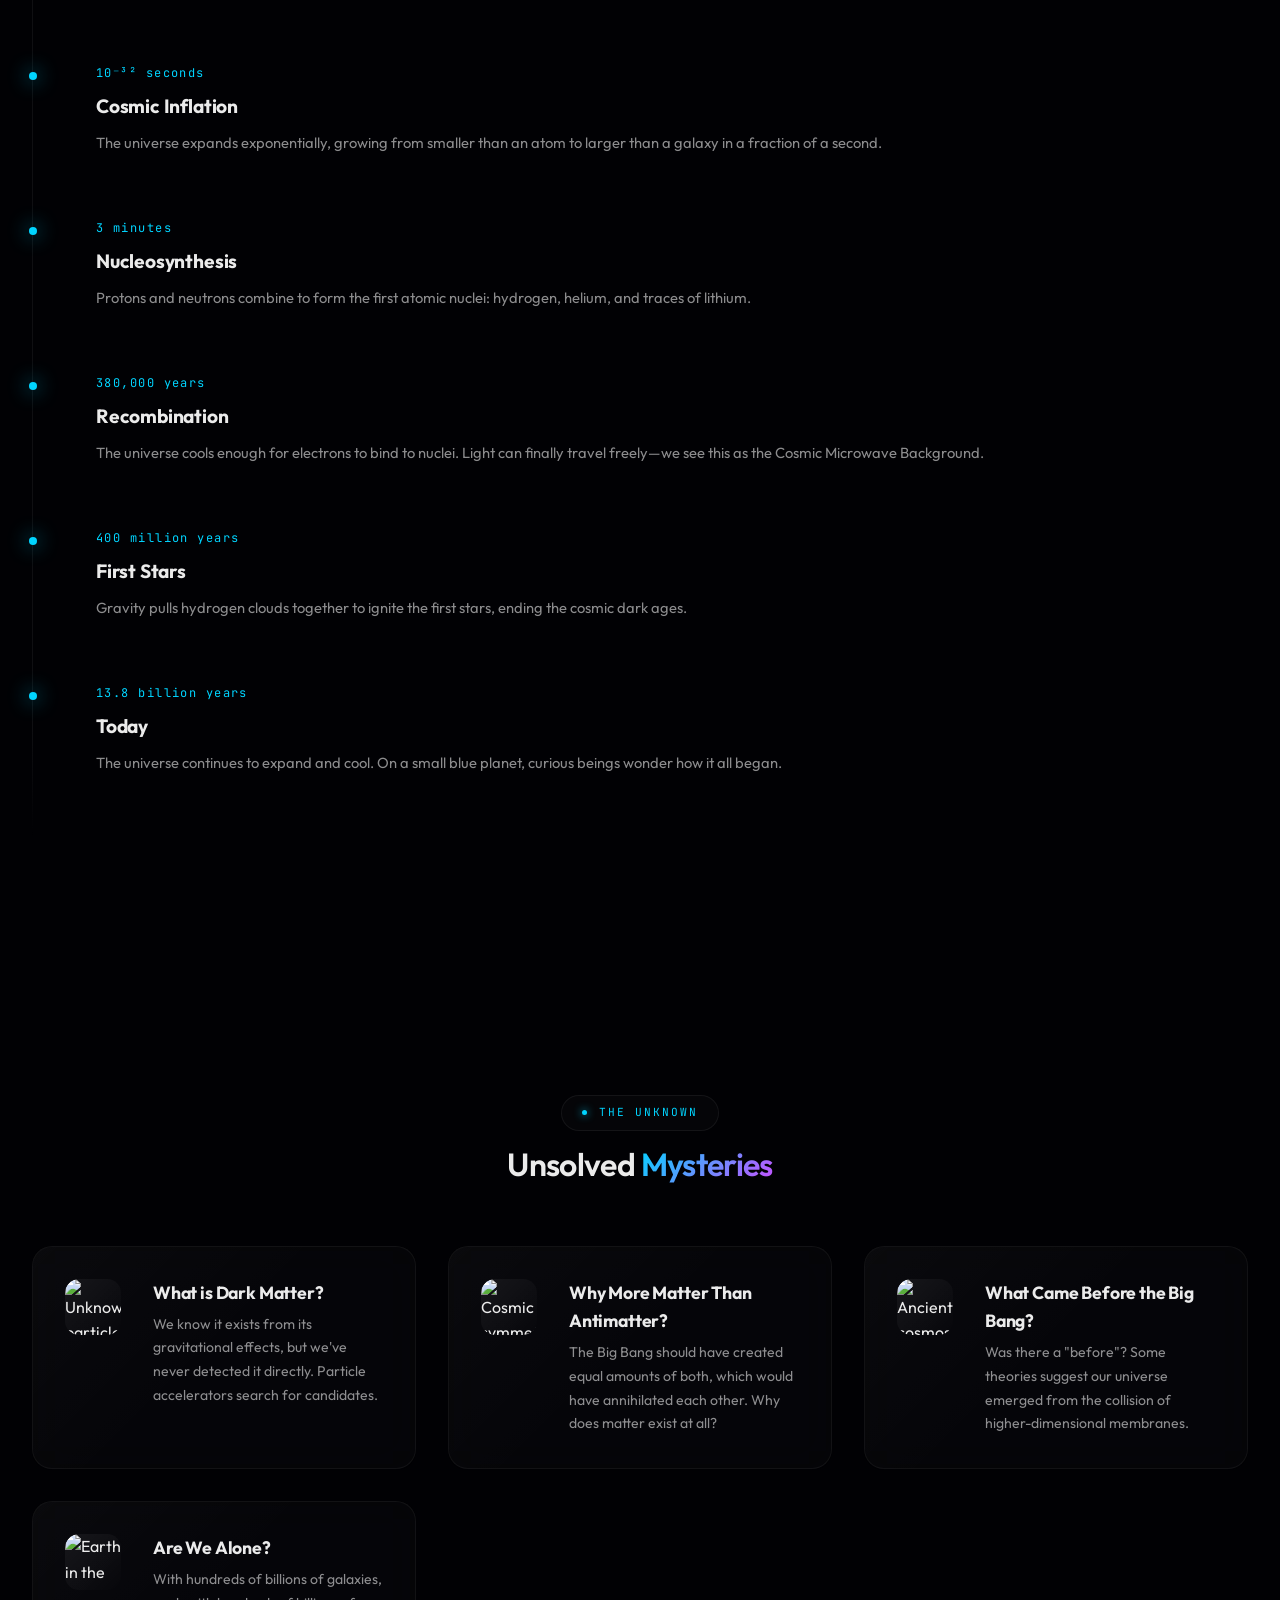
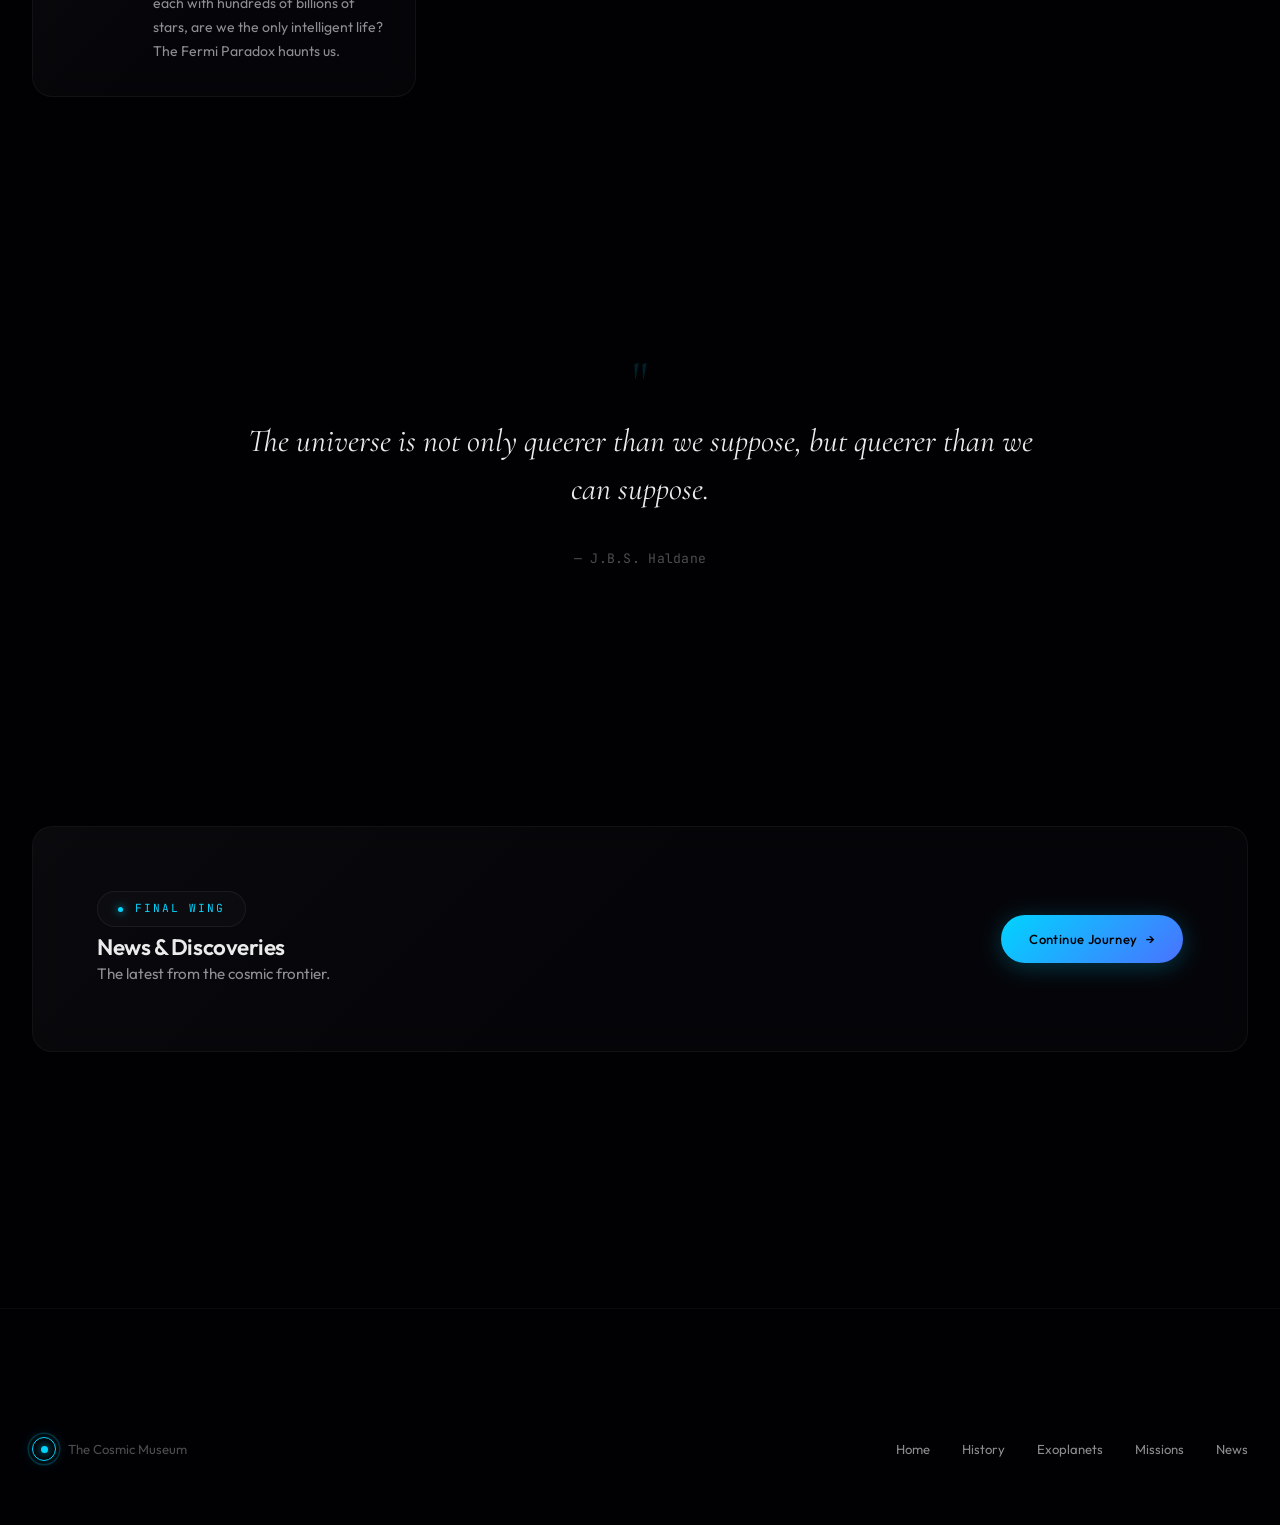
==== commit 866431b6: "Complete visual overhaul with cinematic Space Odyssey aesthetic Rewrote all 9 files: CSS, JS (starfi" ====
--- a/deepspace.html
+++ b/deepspace.html
@@ -6,11 +6,10 @@
   <meta name="description" content="Deep Space & Cosmology - Explore the universe's grandest mysteries.">
   <title>Deep Space & Cosmology | The Cosmic Museum</title>
   <link rel="stylesheet" href="./css/styles.css">
-  <link rel="icon" href="data:image/svg+xml,<svg xmlns='http://www.w3.org/2000/svg' viewBox='0 0 100 100'><text y='.9em' font-size='90'>🌌</text></svg>">
+  <link rel="icon" href="data:image/svg+xml,<svg xmlns='http://www.w3.org/2000/svg' viewBox='0 0 100 100'><circle cx='50' cy='50' r='40' fill='none' stroke='%2300d4ff' stroke-width='4'/><circle cx='50' cy='50' r='8' fill='%2300d4ff'/></svg>">
 </head>
 <body>
-  
-  <!-- Deep Space Background -->
+
   <div class="cosmos">
     <canvas id="starfield"></canvas>
     <div class="nebula-layer-1"></div>
@@ -18,12 +17,11 @@
     <div class="aurora"></div>
     <div class="particles"></div>
   </div>
-  
-  <!-- Navigation -->
+
   <div class="nav-container">
     <nav class="nav">
       <a href="./index.html" class="nav-logo">
-        <div class="logo-icon">✧</div>
+        <div class="logo-icon"></div>
         <span class="logo-text">Cosmic Museum</span>
       </a>
       <ul class="nav-links">
@@ -39,254 +37,280 @@
       </button>
     </nav>
   </div>
-  
-  <!-- Page Header -->
+
   <header class="page-header">
     <div class="page-header__label">Exhibition 04</div>
     <h1 class="page-header__title text-display">Deep Space</h1>
     <p class="page-header__desc">
-      Black holes, dark matter, and the fundamental nature of reality. 
+      Black holes, dark matter, and the fundamental nature of reality.
       Explore the universe's most profound mysteries.
     </p>
   </header>
-  
-  <!-- Scale of the Universe -->
+
   <section class="section" style="padding-top: 0;">
     <div class="container">
       <div class="glass-card reveal" style="padding: var(--space-lg); max-width: 800px; margin: 0 auto; text-align: center;">
         <p class="text-lg" style="color: var(--soft-white); margin-bottom: var(--space-sm);">
-          The observable universe contains over 2 trillion galaxies, each with 
-          hundreds of billions of stars. Yet all the matter we can see makes up 
+          The observable universe contains over 2 trillion galaxies, each with
+          hundreds of billions of stars. Yet all the matter we can see makes up
           only 5% of what exists.
         </p>
         <p class="text-body">
-          The rest? Dark matter and dark energy—mysterious forces that shape 
+          The rest? Dark matter and dark energy&#8212;mysterious forces that shape
           the cosmos but remain invisible to us.
         </p>
       </div>
     </div>
   </section>
-  
-  <!-- Cosmic Phenomena -->
+
   <section class="section">
     <div class="container">
       <div class="section-header reveal">
-        <div class="section-label"><span></span>Cosmic Wonders</div>
+        <div class="section-label">Cosmic Wonders</div>
         <h2 class="text-display heading-md">Strange <span class="text-gradient">Phenomena</span></h2>
       </div>
-      
+
       <div class="phenomena-grid stagger-children">
         <div class="glass-card phenomena-card glass-card--cyan">
-          <div class="phenomena-icon">🕳️</div>
-          <h3 class="phenomena-title">Black Holes</h3>
-          <p class="phenomena-desc">
-            Regions of spacetime where gravity is so extreme that nothing—not 
-            even light—can escape. The boundary is called the event horizon, 
-            a point of no return.
-          </p>
-        </div>
-        
+          <div class="phenomena-card__image">
+            <img src="https://images.unsplash.com/photo-1507499739999-097706ad8914?w=600&q=80" alt="Black hole visualization" loading="lazy">
+          </div>
+          <div class="phenomena-card__body">
+            <h3 class="phenomena-title">Black Holes</h3>
+            <p class="phenomena-desc">
+              Regions of spacetime where gravity is so extreme that nothing&#8212;not
+              even light&#8212;can escape. The boundary is called the event horizon,
+              a point of no return.
+            </p>
+          </div>
+        </div>
+
         <div class="glass-card phenomena-card glass-card--pink">
-          <div class="phenomena-icon">💫</div>
-          <h3 class="phenomena-title">Neutron Stars</h3>
-          <p class="phenomena-desc">
-            The collapsed cores of massive stars, so dense that a teaspoon 
-            would weigh 6 billion tons. Some spin hundreds of times per second.
-          </p>
-        </div>
-        
+          <div class="phenomena-card__image">
+            <img src="https://images.unsplash.com/photo-1534996858221-380b92700493?w=600&q=80" alt="Stellar explosion" loading="lazy">
+          </div>
+          <div class="phenomena-card__body">
+            <h3 class="phenomena-title">Neutron Stars</h3>
+            <p class="phenomena-desc">
+              The collapsed cores of massive stars, so dense that a teaspoon
+              would weigh 6 billion tons. Some spin hundreds of times per second.
+            </p>
+          </div>
+        </div>
+
         <div class="glass-card phenomena-card glass-card--green">
-          <div class="phenomena-icon">🌀</div>
-          <h3 class="phenomena-title">Quasars</h3>
-          <p class="phenomena-desc">
-            Supermassive black holes actively consuming matter, outshining 
-            entire galaxies. The brightest objects in the universe.
-          </p>
-        </div>
-        
+          <div class="phenomena-card__image">
+            <img src="https://images.unsplash.com/photo-1462332420958-a05d1e002413?w=600&q=80" alt="Galaxy core" loading="lazy">
+          </div>
+          <div class="phenomena-card__body">
+            <h3 class="phenomena-title">Quasars</h3>
+            <p class="phenomena-desc">
+              Supermassive black holes actively consuming matter, outshining
+              entire galaxies. The brightest objects in the universe.
+            </p>
+          </div>
+        </div>
+
         <div class="glass-card phenomena-card glass-card--gold">
-          <div class="phenomena-icon">⚡</div>
-          <h3 class="phenomena-title">Gamma-Ray Bursts</h3>
-          <p class="phenomena-desc">
-            The most energetic events since the Big Bang. In seconds, they 
-            release more energy than the Sun will in its entire lifetime.
-          </p>
-        </div>
-        
+          <div class="phenomena-card__image">
+            <img src="https://images.unsplash.com/photo-1444703686981-a3abbc4d4fe3?w=600&q=80" alt="Cosmic energy burst" loading="lazy">
+          </div>
+          <div class="phenomena-card__body">
+            <h3 class="phenomena-title">Gamma-Ray Bursts</h3>
+            <p class="phenomena-desc">
+              The most energetic events since the Big Bang. In seconds, they
+              release more energy than the Sun will in its entire lifetime.
+            </p>
+          </div>
+        </div>
+
         <div class="glass-card phenomena-card glass-card--cyan">
-          <div class="phenomena-icon">🔮</div>
-          <h3 class="phenomena-title">Dark Matter</h3>
-          <p class="phenomena-desc">
-            An invisible substance that doesn't emit light but exerts 
-            gravitational force. It holds galaxies together and makes up 27% 
-            of the universe.
-          </p>
-        </div>
-        
+          <div class="phenomena-card__image">
+            <img src="https://images.unsplash.com/photo-1505506874110-6a7a69069a08?w=600&q=80" alt="Dark cosmos" loading="lazy">
+          </div>
+          <div class="phenomena-card__body">
+            <h3 class="phenomena-title">Dark Matter</h3>
+            <p class="phenomena-desc">
+              An invisible substance that doesn't emit light but exerts
+              gravitational force. It holds galaxies together and makes up 27%
+              of the universe.
+            </p>
+          </div>
+        </div>
+
         <div class="glass-card phenomena-card glass-card--pink">
-          <div class="phenomena-icon">⬛</div>
-          <h3 class="phenomena-title">Dark Energy</h3>
-          <p class="phenomena-desc">
-            A mysterious force causing the universe's expansion to accelerate. 
-            It comprises 68% of the universe and remains one of science's 
-            greatest puzzles.
-          </p>
-        </div>
-      </div>
-    </div>
-  </section>
-  
-  <!-- The Big Numbers -->
+          <div class="phenomena-card__image">
+            <img src="https://images.unsplash.com/photo-1419242902214-272b3f66ee7a?w=600&q=80" alt="Expanding universe" loading="lazy">
+          </div>
+          <div class="phenomena-card__body">
+            <h3 class="phenomena-title">Dark Energy</h3>
+            <p class="phenomena-desc">
+              A mysterious force causing the universe's expansion to accelerate.
+              It comprises 68% of the universe and remains one of science's
+              greatest puzzles.
+            </p>
+          </div>
+        </div>
+      </div>
+    </div>
+  </section>
+
   <section class="section">
     <div class="container">
       <div class="section-header reveal">
-        <div class="section-label"><span></span>Cosmic Scale</div>
+        <div class="section-label">Cosmic Scale</div>
         <h2 class="text-display heading-md">Mind-Bending <span class="text-gradient">Numbers</span></h2>
       </div>
-      
+
       <div class="stats-grid stagger-children" style="grid-template-columns: repeat(auto-fit, minmax(250px, 1fr));">
         <div class="glass-card stat-card glass-card--cyan">
-          <div class="stat-value" style="font-size: 2rem;">93 billion</div>
+          <div class="stat-value" style="font-size: 1.8rem;">93 billion</div>
           <div class="stat-label">Light-years across (observable universe)</div>
         </div>
         <div class="glass-card stat-card glass-card--pink">
-          <div class="stat-value" style="font-size: 2rem;">2 trillion+</div>
+          <div class="stat-value" style="font-size: 1.8rem;">2 trillion+</div>
           <div class="stat-label">Galaxies in the observable universe</div>
         </div>
         <div class="glass-card stat-card glass-card--green">
-          <div class="stat-value" style="font-size: 2rem;">10²⁴</div>
+          <div class="stat-value" style="font-size: 1.8rem;">10&#178;&#8308;</div>
           <div class="stat-label">Stars in the observable universe</div>
         </div>
         <div class="glass-card stat-card glass-card--gold">
-          <div class="stat-value" style="font-size: 2rem;">13.8 billion</div>
+          <div class="stat-value" style="font-size: 1.8rem;">13.8 billion</div>
           <div class="stat-label">Years since the Big Bang</div>
         </div>
       </div>
     </div>
   </section>
-  
-  <!-- The Big Bang -->
+
   <section class="section">
     <div class="container">
       <div class="section-header reveal">
-        <div class="section-label"><span></span>In the Beginning</div>
+        <div class="section-label">In the Beginning</div>
         <h2 class="text-display heading-md">The <span class="text-gradient">Big Bang</span></h2>
       </div>
-      
+
       <div class="timeline reveal">
         <div class="timeline-item">
           <div class="timeline-year">0 seconds</div>
           <h3 class="timeline-title">The Singularity</h3>
           <p class="timeline-desc">
-            All matter, energy, space, and time emerge from an infinitely dense point. 
+            All matter, energy, space, and time emerge from an infinitely dense point.
             Physics as we know it breaks down.
           </p>
         </div>
-        
-        <div class="timeline-item">
-          <div class="timeline-year">10⁻⁴³ seconds</div>
+
+        <div class="timeline-item">
+          <div class="timeline-year">10&#8315;&#8308;&#179; seconds</div>
           <h3 class="timeline-title">Planck Epoch Ends</h3>
           <p class="timeline-desc">
             The universe is smaller than a proton. Gravity separates from other forces.
           </p>
         </div>
-        
-        <div class="timeline-item">
-          <div class="timeline-year">10⁻³² seconds</div>
+
+        <div class="timeline-item">
+          <div class="timeline-year">10&#8315;&#179;&#178; seconds</div>
           <h3 class="timeline-title">Cosmic Inflation</h3>
           <p class="timeline-desc">
-            The universe expands exponentially, growing from smaller than an atom to 
+            The universe expands exponentially, growing from smaller than an atom to
             larger than a galaxy in a fraction of a second.
           </p>
         </div>
-        
+
         <div class="timeline-item">
           <div class="timeline-year">3 minutes</div>
           <h3 class="timeline-title">Nucleosynthesis</h3>
           <p class="timeline-desc">
-            Protons and neutrons combine to form the first atomic nuclei: 
+            Protons and neutrons combine to form the first atomic nuclei:
             hydrogen, helium, and traces of lithium.
           </p>
         </div>
-        
+
         <div class="timeline-item">
           <div class="timeline-year">380,000 years</div>
           <h3 class="timeline-title">Recombination</h3>
           <p class="timeline-desc">
-            The universe cools enough for electrons to bind to nuclei. 
-            Light can finally travel freely—we see this as the Cosmic Microwave Background.
-          </p>
-        </div>
-        
+            The universe cools enough for electrons to bind to nuclei.
+            Light can finally travel freely&#8212;we see this as the Cosmic Microwave Background.
+          </p>
+        </div>
+
         <div class="timeline-item">
           <div class="timeline-year">400 million years</div>
           <h3 class="timeline-title">First Stars</h3>
           <p class="timeline-desc">
-            Gravity pulls hydrogen clouds together to ignite the first stars, 
+            Gravity pulls hydrogen clouds together to ignite the first stars,
             ending the cosmic dark ages.
           </p>
         </div>
-        
+
         <div class="timeline-item">
           <div class="timeline-year">13.8 billion years</div>
           <h3 class="timeline-title">Today</h3>
           <p class="timeline-desc">
-            The universe continues to expand and cool. On a small blue planet, 
+            The universe continues to expand and cool. On a small blue planet,
             curious beings wonder how it all began.
           </p>
         </div>
       </div>
     </div>
   </section>
-  
-  <!-- Unsolved Mysteries -->
+
   <section class="section">
     <div class="container">
       <div class="section-header reveal">
-        <div class="section-label"><span></span>The Unknown</div>
+        <div class="section-label">The Unknown</div>
         <h2 class="text-display heading-md">Unsolved <span class="text-gradient">Mysteries</span></h2>
       </div>
-      
+
       <div class="mission-grid stagger-children">
-        <div class="glass-card mission-card">
-          <div class="mission-icon">❓</div>
+        <div class="glass-card mission-card glass-card--cyan">
+          <div class="mission-icon">
+            <img src="https://images.unsplash.com/photo-1516339901601-2e1b62dc0c45?w=120&q=80" alt="Unknown particles" loading="lazy">
+          </div>
           <div class="mission-content">
             <h3 class="mission-name">What is Dark Matter?</h3>
             <p class="mission-desc">
-              We know it exists from its gravitational effects, but we've never 
+              We know it exists from its gravitational effects, but we've never
               detected it directly. Particle accelerators search for candidates.
             </p>
           </div>
         </div>
-        
-        <div class="glass-card mission-card">
-          <div class="mission-icon">🔄</div>
+
+        <div class="glass-card mission-card glass-card--pink">
+          <div class="mission-icon">
+            <img src="https://images.unsplash.com/photo-1462332420958-a05d1e002413?w=120&q=80" alt="Cosmic symmetry" loading="lazy">
+          </div>
           <div class="mission-content">
             <h3 class="mission-name">Why More Matter Than Antimatter?</h3>
             <p class="mission-desc">
-              The Big Bang should have created equal amounts of both, which would 
+              The Big Bang should have created equal amounts of both, which would
               have annihilated each other. Why does matter exist at all?
             </p>
           </div>
         </div>
-        
-        <div class="glass-card mission-card">
-          <div class="mission-icon">♾️</div>
+
+        <div class="glass-card mission-card glass-card--gold">
+          <div class="mission-icon">
+            <img src="https://images.unsplash.com/photo-1507400492013-162706c8c05e?w=120&q=80" alt="Ancient cosmos" loading="lazy">
+          </div>
           <div class="mission-content">
             <h3 class="mission-name">What Came Before the Big Bang?</h3>
             <p class="mission-desc">
-              Was there a "before"? Some theories suggest our universe emerged 
+              Was there a "before"? Some theories suggest our universe emerged
               from the collision of higher-dimensional membranes.
             </p>
           </div>
         </div>
-        
-        <div class="glass-card mission-card">
-          <div class="mission-icon">🌌</div>
+
+        <div class="glass-card mission-card glass-card--green">
+          <div class="mission-icon">
+            <img src="https://images.unsplash.com/photo-1451187580459-43490279c0fa?w=120&q=80" alt="Earth in the cosmos" loading="lazy">
+          </div>
           <div class="mission-content">
             <h3 class="mission-name">Are We Alone?</h3>
             <p class="mission-desc">
-              With hundreds of billions of galaxies, each with hundreds of billions 
+              With hundreds of billions of galaxies, each with hundreds of billions
               of stars, are we the only intelligent life? The Fermi Paradox haunts us.
             </p>
           </div>
@@ -294,22 +318,20 @@
       </div>
     </div>
   </section>
-  
-  <!-- Quote -->
+
   <section class="section">
     <div class="container">
       <div class="reveal" style="text-align: center; max-width: 800px; margin: 0 auto;">
-        <div style="font-size: 4rem; margin-bottom: var(--space-sm); opacity: 0.3;">❝</div>
+        <div class="quote-mark">"</div>
         <blockquote class="text-serif" style="font-size: clamp(1.3rem, 3vw, 2rem); line-height: 1.5; color: var(--soft-white); margin-bottom: var(--space-md);">
-          The universe is not only queerer than we suppose, 
+          The universe is not only queerer than we suppose,
           but queerer than we can suppose.
         </blockquote>
-        <cite class="text-mono" style="font-size: 0.85rem; color: var(--dim-white); font-style: normal;">— J.B.S. Haldane</cite>
-      </div>
-    </div>
-  </section>
-  
-  <!-- Next Exhibition -->
+        <cite class="text-mono" style="font-size: 0.82rem; color: var(--dim-white); font-style: normal;">&#8212; J.B.S. Haldane</cite>
+      </div>
+    </div>
+  </section>
+
   <section class="section">
     <div class="container">
       <div class="glass-card reveal" style="padding: var(--space-lg); display: flex; justify-content: space-between; align-items: center; flex-wrap: wrap; gap: var(--space-md);">
@@ -318,18 +340,17 @@
           <h3 class="text-display heading-sm">News & Discoveries</h3>
           <p class="text-body">The latest from the cosmic frontier.</p>
         </div>
-        <a href="./news.html" class="btn btn-primary">Continue Journey <span>→</span></a>
-      </div>
-    </div>
-  </section>
-  
-  <!-- Footer -->
+        <a href="./news.html" class="btn btn-primary">Continue Journey <span>&#8594;</span></a>
+      </div>
+    </div>
+  </section>
+
   <footer class="footer">
     <div class="container">
       <div class="footer-content">
         <div class="footer-logo">
-          <div class="logo-icon" style="width: 24px; height: 24px; font-size: 0.7rem;">✧</div>
-          <span class="footer-text">The Cosmic Museum © 2024</span>
+          <div class="logo-icon" style="width: 24px; height: 24px;"></div>
+          <span class="footer-text">The Cosmic Museum</span>
         </div>
         <div class="footer-links">
           <a href="./index.html" class="footer-link">Home</a>
@@ -341,8 +362,8 @@
       </div>
     </div>
   </footer>
-  
+
   <script src="./js/starfield.js"></script>
   <script src="./js/main.js"></script>
 </body>
-</html>+</html>
--- a/css/styles.css
+++ b/css/styles.css
@@ -1,52 +1,53 @@
 /* ═══════════════════════════════════════════════════════════════
-   THE COSMIC MUSEUM - Celestial Glass Observatory
-   A glassmorphic journey through the universe
+   THE COSMIC MUSEUM - A Space Odyssey
+   Cinematic deep-space experience with parallax and immersive visuals
    ═══════════════════════════════════════════════════════════════ */
 
-@import url('https://fonts.googleapis.com/css2?family=Outfit:wght@300;400;500;600;700&family=JetBrains+Mono:wght@400;500&family=Cormorant+Garamond:ital,wght@0,400;1,400&display=swap');
+@import url('https://fonts.googleapis.com/css2?family=Outfit:wght@300;400;500;600;700;800&family=JetBrains+Mono:wght@400;500&family=Cormorant+Garamond:ital,wght@0,300;0,400;0,500;1,400&display=swap');
 
 /* ─────────────────────────────────────────────────────────────────
    CSS Variables - The Cosmic Palette
    ───────────────────────────────────────────────────────────────── */
 :root {
   /* Deep space colors */
-  --void: #030308;
-  --deep-space: #0a0a14;
-  --nebula-purple: #1a0a2e;
-  --nebula-blue: #0a1628;
-  
+  --void: #010104;
+  --deep-space: #060610;
+  --nebula-purple: #120822;
+  --nebula-blue: #06101e;
+
   /* Glass effects */
-  --glass-bg: rgba(255, 255, 255, 0.03);
-  --glass-border: rgba(255, 255, 255, 0.08);
-  --glass-highlight: rgba(255, 255, 255, 0.12);
-  --glass-shadow: rgba(0, 0, 0, 0.4);
-  
+  --glass-bg: rgba(255, 255, 255, 0.025);
+  --glass-border: rgba(255, 255, 255, 0.06);
+  --glass-highlight: rgba(255, 255, 255, 0.1);
+  --glass-shadow: rgba(0, 0, 0, 0.5);
+
   /* Accent colors */
-  --aurora-cyan: #00f5ff;
-  --aurora-pink: #ff00ff;
-  --aurora-green: #00ff88;
-  --star-gold: #ffd700;
-  --cosmic-blue: #4d7cff;
-  --soft-white: rgba(255, 255, 255, 0.9);
-  --muted-white: rgba(255, 255, 255, 0.6);
-  --dim-white: rgba(255, 255, 255, 0.35);
-  
+  --aurora-cyan: #00d4ff;
+  --aurora-pink: #c850ff;
+  --aurora-green: #00e088;
+  --star-gold: #ffc857;
+  --cosmic-blue: #4a72ff;
+  --soft-white: rgba(255, 255, 255, 0.92);
+  --muted-white: rgba(255, 255, 255, 0.55);
+  --dim-white: rgba(255, 255, 255, 0.3);
+
   /* Typography */
   --font-display: 'Outfit', sans-serif;
   --font-serif: 'Cormorant Garamond', serif;
   --font-mono: 'JetBrains Mono', monospace;
-  
+
   /* Spacing */
   --space-xs: 0.5rem;
   --space-sm: 1rem;
   --space-md: 2rem;
   --space-lg: 4rem;
   --space-xl: 8rem;
-  
+
   /* Transitions */
   --ease-out-expo: cubic-bezier(0.16, 1, 0.3, 1);
   --ease-out-back: cubic-bezier(0.34, 1.56, 0.64, 1);
   --ease-in-out: cubic-bezier(0.65, 0, 0.35, 1);
+  --ease-cinematic: cubic-bezier(0.25, 0.46, 0.45, 0.94);
 }
 
 /* ─────────────────────────────────────────────────────────────────
@@ -61,11 +62,11 @@
 html {
   scroll-behavior: smooth;
   scrollbar-width: thin;
-  scrollbar-color: var(--glass-border) transparent;
+  scrollbar-color: rgba(255,255,255,0.08) transparent;
 }
 
 ::-webkit-scrollbar {
-  width: 6px;
+  width: 5px;
 }
 
 ::-webkit-scrollbar-track {
@@ -73,12 +74,12 @@
 }
 
 ::-webkit-scrollbar-thumb {
-  background: var(--glass-border);
+  background: rgba(255,255,255,0.08);
   border-radius: 3px;
 }
 
 ::-webkit-scrollbar-thumb:hover {
-  background: var(--glass-highlight);
+  background: rgba(255,255,255,0.14);
 }
 
 body {
@@ -90,6 +91,22 @@
   min-height: 100vh;
 }
 
+/* Page transition overlay */
+.page-transition-overlay {
+  position: fixed;
+  inset: 0;
+  z-index: 10000;
+  background: var(--void);
+  pointer-events: none;
+  opacity: 0;
+  transition: opacity 0.5s var(--ease-cinematic);
+}
+
+.page-transition-overlay.active {
+  opacity: 1;
+  pointer-events: all;
+}
+
 /* ─────────────────────────────────────────────────────────────────
    Deep Space Background System
    ───────────────────────────────────────────────────────────────── */
@@ -100,41 +117,37 @@
   overflow: hidden;
 }
 
-/* Base gradient */
 .cosmos::before {
   content: '';
   position: absolute;
   inset: 0;
-  background: 
-    radial-gradient(ellipse 120% 80% at 20% 10%, rgba(26, 10, 46, 0.8) 0%, transparent 50%),
-    radial-gradient(ellipse 100% 100% at 80% 90%, rgba(10, 22, 40, 0.9) 0%, transparent 50%),
-    radial-gradient(ellipse 80% 60% at 60% 20%, rgba(77, 124, 255, 0.15) 0%, transparent 40%),
+  background:
+    radial-gradient(ellipse 120% 80% at 20% 10%, rgba(18, 8, 34, 0.9) 0%, transparent 50%),
+    radial-gradient(ellipse 100% 100% at 80% 90%, rgba(6, 16, 30, 0.95) 0%, transparent 50%),
+    radial-gradient(ellipse 60% 40% at 60% 20%, rgba(74, 114, 255, 0.08) 0%, transparent 40%),
     linear-gradient(180deg, var(--void) 0%, var(--deep-space) 50%, var(--nebula-blue) 100%);
 }
 
-/* Nebula layer 1 - slow drift */
 .nebula-layer-1 {
   position: absolute;
   inset: -50%;
-  background: 
-    radial-gradient(ellipse 40% 30% at 30% 30%, rgba(255, 0, 255, 0.08) 0%, transparent 60%),
-    radial-gradient(ellipse 50% 40% at 70% 60%, rgba(0, 245, 255, 0.06) 0%, transparent 60%);
-  animation: nebulaDrift1 60s ease-in-out infinite;
-  filter: blur(60px);
-}
-
-/* Nebula layer 2 - counter drift */
+  background:
+    radial-gradient(ellipse 40% 30% at 30% 30%, rgba(200, 80, 255, 0.06) 0%, transparent 60%),
+    radial-gradient(ellipse 50% 40% at 70% 60%, rgba(0, 212, 255, 0.04) 0%, transparent 60%);
+  animation: nebulaDrift1 80s ease-in-out infinite;
+  filter: blur(80px);
+}
+
 .nebula-layer-2 {
   position: absolute;
   inset: -30%;
-  background: 
-    radial-gradient(ellipse 35% 50% at 60% 40%, rgba(77, 124, 255, 0.1) 0%, transparent 50%),
-    radial-gradient(ellipse 45% 35% at 25% 70%, rgba(0, 255, 136, 0.05) 0%, transparent 50%);
-  animation: nebulaDrift2 45s ease-in-out infinite;
-  filter: blur(80px);
-}
-
-/* Aurora waves */
+  background:
+    radial-gradient(ellipse 35% 50% at 60% 40%, rgba(74, 114, 255, 0.06) 0%, transparent 50%),
+    radial-gradient(ellipse 45% 35% at 25% 70%, rgba(0, 224, 136, 0.03) 0%, transparent 50%);
+  animation: nebulaDrift2 60s ease-in-out infinite;
+  filter: blur(100px);
+}
+
 .aurora {
   position: absolute;
   bottom: 0;
@@ -144,40 +157,38 @@
   background: linear-gradient(
     180deg,
     transparent 0%,
-    rgba(0, 255, 136, 0.02) 20%,
-    rgba(0, 245, 255, 0.04) 40%,
-    rgba(255, 0, 255, 0.02) 60%,
+    rgba(0, 224, 136, 0.015) 20%,
+    rgba(0, 212, 255, 0.025) 40%,
+    rgba(200, 80, 255, 0.015) 60%,
     transparent 100%
   );
-  animation: auroraWave 20s ease-in-out infinite;
-  filter: blur(40px);
+  animation: auroraWave 25s ease-in-out infinite;
+  filter: blur(50px);
   transform-origin: bottom center;
 }
 
 @keyframes nebulaDrift1 {
   0%, 100% { transform: translate(0, 0) rotate(0deg) scale(1); }
-  33% { transform: translate(5%, 3%) rotate(2deg) scale(1.05); }
+  33% { transform: translate(5%, 3%) rotate(1.5deg) scale(1.03); }
   66% { transform: translate(-3%, -2%) rotate(-1deg) scale(0.98); }
 }
 
 @keyframes nebulaDrift2 {
   0%, 100% { transform: translate(0, 0) rotate(0deg); }
-  50% { transform: translate(-4%, 4%) rotate(-2deg); }
+  50% { transform: translate(-4%, 4%) rotate(-1.5deg); }
 }
 
 @keyframes auroraWave {
-  0%, 100% { transform: scaleY(1) translateX(0); opacity: 0.6; }
-  50% { transform: scaleY(1.2) translateX(2%); opacity: 0.8; }
-}
-
-/* Star field canvas */
+  0%, 100% { transform: scaleY(1) translateX(0); opacity: 0.5; }
+  50% { transform: scaleY(1.15) translateX(2%); opacity: 0.7; }
+}
+
 #starfield {
   position: absolute;
   inset: 0;
-  opacity: 0.8;
-}
-
-/* Floating particles */
+  opacity: 0.9;
+}
+
 .particles {
   position: absolute;
   inset: 0;
@@ -200,12 +211,8 @@
     opacity: 0;
     transform: translateY(100vh) scale(0);
   }
-  10% {
-    opacity: 1;
-  }
-  90% {
-    opacity: 1;
-  }
+  10% { opacity: 0.6; }
+  90% { opacity: 0.6; }
   100% {
     opacity: 0;
     transform: translateY(-20vh) scale(1);
@@ -230,15 +237,15 @@
   display: flex;
   align-items: center;
   justify-content: space-between;
-  padding: 0.75rem 1.5rem;
-  background: var(--glass-bg);
-  backdrop-filter: blur(20px) saturate(150%);
-  -webkit-backdrop-filter: blur(20px) saturate(150%);
-  border: 1px solid var(--glass-border);
+  padding: 0.65rem 1.5rem;
+  background: rgba(6, 6, 16, 0.6);
+  backdrop-filter: blur(24px) saturate(150%);
+  -webkit-backdrop-filter: blur(24px) saturate(150%);
+  border: 1px solid rgba(255, 255, 255, 0.05);
   border-radius: 100px;
-  box-shadow: 
-    0 4px 30px var(--glass-shadow),
-    inset 0 1px 0 var(--glass-highlight);
+  box-shadow:
+    0 4px 40px rgba(0, 0, 0, 0.4),
+    inset 0 1px 0 rgba(255, 255, 255, 0.04);
 }
 
 .nav-logo {
@@ -250,8 +257,8 @@
 }
 
 .logo-icon {
-  width: 28px;
-  height: 28px;
+  width: 30px;
+  height: 30px;
   border-radius: 50%;
   background: transparent;
   border: 1.5px solid var(--aurora-cyan);
@@ -259,17 +266,19 @@
   align-items: center;
   justify-content: center;
   position: relative;
-  box-shadow: 0 0 12px rgba(0, 245, 255, 0.25);
+  box-shadow: 0 0 15px rgba(0, 212, 255, 0.2);
+  font-size: 0;
+  color: transparent;
 }
 
 .logo-icon::before {
   content: '';
   position: absolute;
-  width: 6px;
-  height: 6px;
+  width: 7px;
+  height: 7px;
   background: var(--aurora-cyan);
   border-radius: 50%;
-  box-shadow: 0 0 8px var(--aurora-cyan);
+  box-shadow: 0 0 10px var(--aurora-cyan);
 }
 
 .logo-icon::after {
@@ -277,33 +286,33 @@
   position: absolute;
   width: 100%;
   height: 100%;
-  border: 1px solid rgba(0, 245, 255, 0.3);
+  border: 1px solid rgba(0, 212, 255, 0.2);
   border-radius: 50%;
-  transform: rotate(45deg) scale(1.4);
+  transform: rotate(45deg) scale(1.5);
 }
 
 .logo-text {
   font-weight: 500;
   font-size: 0.85rem;
-  letter-spacing: 0.08em;
+  letter-spacing: 0.1em;
   text-transform: uppercase;
 }
 
 .nav-links {
   display: flex;
   align-items: center;
-  gap: 0.5rem;
+  gap: 0.25rem;
   list-style: none;
 }
 
 .nav-link {
   position: relative;
-  padding: 0.5rem 0.875rem;
+  padding: 0.45rem 0.85rem;
   color: var(--muted-white);
   text-decoration: none;
-  font-size: 0.8rem;
+  font-size: 0.78rem;
   font-weight: 500;
-  letter-spacing: 0.01em;
+  letter-spacing: 0.02em;
   transition: color 0.3s var(--ease-out-expo);
   border-radius: 100px;
 }
@@ -314,13 +323,13 @@
 
 .nav-link.active {
   color: var(--soft-white);
-  background: var(--glass-highlight);
+  background: rgba(255, 255, 255, 0.08);
 }
 
 .nav-link::after {
   content: '';
   position: absolute;
-  bottom: 0.25rem;
+  bottom: 0.2rem;
   left: 50%;
   width: 0;
   height: 1px;
@@ -330,10 +339,9 @@
 }
 
 .nav-link:hover::after {
-  width: 60%;
-}
-
-/* Mobile menu toggle */
+  width: 50%;
+}
+
 .nav-toggle {
   display: none;
   flex-direction: column;
@@ -346,7 +354,7 @@
 
 .nav-toggle span {
   width: 20px;
-  height: 2px;
+  height: 1.5px;
   background: var(--soft-white);
   border-radius: 2px;
   transition: all 0.3s var(--ease-out-expo);
@@ -357,13 +365,13 @@
    ───────────────────────────────────────────────────────────────── */
 .glass-card {
   position: relative;
-  background: var(--glass-bg);
+  background: rgba(255, 255, 255, 0.02);
   backdrop-filter: blur(20px) saturate(150%);
   -webkit-backdrop-filter: blur(20px) saturate(150%);
-  border: 1px solid var(--glass-border);
-  border-radius: 24px;
+  border: 1px solid rgba(255, 255, 255, 0.05);
+  border-radius: 20px;
   overflow: hidden;
-  transition: all 0.5s var(--ease-out-expo);
+  transition: all 0.6s var(--ease-out-expo);
 }
 
 .glass-card::before {
@@ -372,7 +380,7 @@
   inset: 0;
   background: linear-gradient(
     135deg,
-    var(--glass-highlight) 0%,
+    rgba(255, 255, 255, 0.04) 0%,
     transparent 50%,
     transparent 100%
   );
@@ -389,7 +397,7 @@
   height: 200%;
   background: radial-gradient(
     circle at var(--mouse-x, 50%) var(--mouse-y, 50%),
-    rgba(255, 255, 255, 0.06) 0%,
+    rgba(255, 255, 255, 0.04) 0%,
     transparent 40%
   );
   opacity: 0;
@@ -402,36 +410,36 @@
 }
 
 .glass-card:hover {
-  border-color: rgba(255, 255, 255, 0.15);
+  border-color: rgba(255, 255, 255, 0.1);
   transform: translateY(-4px);
-  box-shadow: 
-    0 20px 60px -20px rgba(0, 0, 0, 0.5),
-    0 0 40px -20px rgba(0, 245, 255, 0.2);
+  box-shadow:
+    0 20px 80px -20px rgba(0, 0, 0, 0.6),
+    0 0 40px -20px rgba(0, 212, 255, 0.15);
 }
 
 /* Glow variants */
 .glass-card--cyan:hover {
-  box-shadow: 
-    0 20px 60px -20px rgba(0, 0, 0, 0.5),
-    0 0 40px -10px rgba(0, 245, 255, 0.25);
+  box-shadow:
+    0 20px 80px -20px rgba(0, 0, 0, 0.6),
+    0 0 50px -10px rgba(0, 212, 255, 0.15);
 }
 
 .glass-card--pink:hover {
-  box-shadow: 
-    0 20px 60px -20px rgba(0, 0, 0, 0.5),
-    0 0 40px -10px rgba(255, 0, 255, 0.25);
+  box-shadow:
+    0 20px 80px -20px rgba(0, 0, 0, 0.6),
+    0 0 50px -10px rgba(200, 80, 255, 0.15);
 }
 
 .glass-card--green:hover {
-  box-shadow: 
-    0 20px 60px -20px rgba(0, 0, 0, 0.5),
-    0 0 40px -10px rgba(0, 255, 136, 0.25);
+  box-shadow:
+    0 20px 80px -20px rgba(0, 0, 0, 0.6),
+    0 0 50px -10px rgba(0, 224, 136, 0.15);
 }
 
 .glass-card--gold:hover {
-  box-shadow: 
-    0 20px 60px -20px rgba(0, 0, 0, 0.5),
-    0 0 40px -10px rgba(255, 215, 0, 0.25);
+  box-shadow:
+    0 20px 80px -20px rgba(0, 0, 0, 0.6),
+    0 0 50px -10px rgba(255, 200, 87, 0.15);
 }
 
 /* ─────────────────────────────────────────────────────────────────
@@ -440,8 +448,8 @@
 .text-display {
   font-family: var(--font-display);
   font-weight: 600;
-  line-height: 1.15;
-  letter-spacing: -0.01em;
+  line-height: 1.1;
+  letter-spacing: -0.02em;
 }
 
 .text-serif {
@@ -456,12 +464,12 @@
 }
 
 .heading-xl {
-  font-size: clamp(2.5rem, 7vw, 5rem);
-  font-weight: 600;
+  font-size: clamp(3rem, 8vw, 6rem);
+  font-weight: 700;
   background: linear-gradient(
-    135deg,
-    var(--soft-white) 0%,
-    var(--muted-white) 50%,
+    160deg,
+    rgba(255, 255, 255, 0.95) 0%,
+    rgba(255, 255, 255, 0.7) 40%,
     var(--aurora-cyan) 100%
   );
   -webkit-background-clip: text;
@@ -482,18 +490,18 @@
 }
 
 .text-lg {
-  font-size: 1.25rem;
-  line-height: 1.7;
+  font-size: 1.2rem;
+  line-height: 1.8;
 }
 
 .text-body {
-  font-size: 1rem;
+  font-size: 0.95rem;
   line-height: 1.8;
   color: var(--muted-white);
 }
 
 .text-sm {
-  font-size: 0.875rem;
+  font-size: 0.85rem;
   color: var(--dim-white);
 }
 
@@ -528,30 +536,42 @@
   display: inline-flex;
   align-items: center;
   gap: 0.75rem;
-  padding: 0.5rem 1rem;
-  background: var(--glass-bg);
-  border: 1px solid var(--glass-border);
+  padding: 0.5rem 1.25rem;
+  background: rgba(255, 255, 255, 0.02);
+  border: 1px solid rgba(255, 255, 255, 0.06);
   border-radius: 100px;
   font-family: var(--font-mono);
-  font-size: 0.75rem;
+  font-size: 0.7rem;
   text-transform: uppercase;
-  letter-spacing: 0.15em;
+  letter-spacing: 0.18em;
   color: var(--aurora-cyan);
   margin-bottom: var(--space-sm);
 }
 
 .section-label::before {
   content: '';
-  width: 6px;
-  height: 6px;
+  width: 5px;
+  height: 5px;
   background: var(--aurora-cyan);
   border-radius: 50%;
-  animation: pulse 2s ease-in-out infinite;
+  box-shadow: 0 0 8px var(--aurora-cyan);
+  animation: pulse 2.5s ease-in-out infinite;
 }
 
 @keyframes pulse {
   0%, 100% { opacity: 1; transform: scale(1); }
-  50% { opacity: 0.5; transform: scale(0.8); }
+  50% { opacity: 0.4; transform: scale(0.7); }
+}
+
+/* ─────────────────────────────────────────────────────────────────
+   Divider
+   ───────────────────────────────────────────────────────────────── */
+.section-divider {
+  width: 60px;
+  height: 1px;
+  background: linear-gradient(90deg, transparent, var(--aurora-cyan), transparent);
+  margin: 0 auto var(--space-md);
+  opacity: 0.5;
 }
 
 /* ─────────────────────────────────────────────────────────────────
@@ -577,23 +597,31 @@
   display: inline-flex;
   align-items: center;
   gap: 0.75rem;
-  padding: 0.75rem 1.5rem;
-  background: var(--glass-bg);
+  padding: 0.65rem 1.5rem;
+  background: rgba(255, 255, 255, 0.02);
   backdrop-filter: blur(10px);
-  border: 1px solid var(--glass-border);
+  border: 1px solid rgba(255, 255, 255, 0.06);
   border-radius: 100px;
   font-family: var(--font-mono);
-  font-size: 0.75rem;
+  font-size: 0.7rem;
   text-transform: uppercase;
-  letter-spacing: 0.2em;
+  letter-spacing: 0.22em;
   color: var(--aurora-cyan);
   margin-bottom: var(--space-md);
   animation: fadeInUp 1s var(--ease-out-expo) 0.2s both;
 }
 
+.hero-label .dot {
+  width: 5px;
+  height: 5px;
+  background: var(--aurora-cyan);
+  border-radius: 50%;
+  box-shadow: 0 0 8px var(--aurora-cyan);
+}
+
 .hero-title {
   margin-bottom: var(--space-md);
-  animation: fadeInUp 1s var(--ease-out-expo) 0.4s both;
+  animation: fadeInUp 1.2s var(--ease-out-expo) 0.4s both;
 }
 
 .hero-title .line {
@@ -605,26 +633,27 @@
 }
 
 .hero-subtitle {
-  font-size: clamp(1.1rem, 2.5vw, 1.35rem);
+  font-size: clamp(1rem, 2.2vw, 1.25rem);
   color: var(--muted-white);
-  max-width: 600px;
+  max-width: 560px;
   margin: 0 auto var(--space-lg);
-  line-height: 1.8;
-  animation: fadeInUp 1s var(--ease-out-expo) 0.6s both;
+  line-height: 1.9;
+  font-weight: 300;
+  animation: fadeInUp 1.2s var(--ease-out-expo) 0.6s both;
 }
 
 .hero-cta {
   display: flex;
   justify-content: center;
   gap: var(--space-sm);
-  animation: fadeInUp 1s var(--ease-out-expo) 0.8s both;
+  animation: fadeInUp 1.2s var(--ease-out-expo) 0.8s both;
   margin-bottom: var(--space-xl);
 }
 
 @keyframes fadeInUp {
   from {
     opacity: 0;
-    transform: translateY(30px);
+    transform: translateY(40px);
   }
   to {
     opacity: 1;
@@ -636,34 +665,34 @@
 .scroll-indicator {
   position: absolute;
   bottom: var(--space-md);
-  left: 45%;
+  left: 50%;
   transform: translateX(-50%);
   display: flex;
   flex-direction: column;
   align-items: center;
-  gap: 0.5rem;
-  animation: fadeInUp 1s var(--ease-out-expo) 1.2s both;
+  gap: 0.75rem;
+  animation: fadeInUp 1s var(--ease-out-expo) 1.4s both;
   pointer-events: none;
 }
 
 .scroll-indicator span {
   font-family: var(--font-mono);
-  font-size: 0.65rem;
+  font-size: 0.6rem;
   text-transform: uppercase;
-  letter-spacing: 0.15em;
+  letter-spacing: 0.2em;
   color: var(--dim-white);
 }
 
 .scroll-line {
   width: 1px;
-  height: 40px;
+  height: 48px;
   background: linear-gradient(to bottom, var(--aurora-cyan), transparent);
-  animation: scrollPulse 2s ease-in-out infinite;
+  animation: scrollPulse 2.5s ease-in-out infinite;
 }
 
 @keyframes scrollPulse {
-  0%, 100% { transform: scaleY(1); opacity: 0.5; }
-  50% { transform: scaleY(0.5); opacity: 1; }
+  0%, 100% { transform: scaleY(1); opacity: 0.4; }
+  50% { transform: scaleY(0.4); opacity: 0.8; }
 }
 
 /* ─────────────────────────────────────────────────────────────────
@@ -675,11 +704,11 @@
   align-items: center;
   justify-content: center;
   gap: 0.5rem;
-  padding: 0.875rem 1.75rem;
+  padding: 0.85rem 1.75rem;
   font-family: var(--font-display);
-  font-size: 0.85rem;
+  font-size: 0.82rem;
   font-weight: 500;
-  letter-spacing: 0.02em;
+  letter-spacing: 0.03em;
   text-decoration: none;
   border-radius: 100px;
   border: none;
@@ -691,24 +720,24 @@
 .btn-primary {
   background: linear-gradient(135deg, var(--aurora-cyan), var(--cosmic-blue));
   color: var(--void);
-  box-shadow: 0 4px 20px rgba(0, 245, 255, 0.3);
+  box-shadow: 0 4px 24px rgba(0, 212, 255, 0.25);
 }
 
 .btn-primary:hover {
   transform: translateY(-2px);
-  box-shadow: 0 8px 30px rgba(0, 245, 255, 0.4);
+  box-shadow: 0 8px 40px rgba(0, 212, 255, 0.35);
 }
 
 .btn-secondary {
-  background: var(--glass-bg);
+  background: rgba(255, 255, 255, 0.03);
   backdrop-filter: blur(10px);
-  border: 1px solid var(--glass-border);
+  border: 1px solid rgba(255, 255, 255, 0.08);
   color: var(--soft-white);
 }
 
 .btn-secondary:hover {
-  background: var(--glass-highlight);
-  border-color: rgba(255, 255, 255, 0.2);
+  background: rgba(255, 255, 255, 0.06);
+  border-color: rgba(255, 255, 255, 0.15);
   transform: translateY(-2px);
 }
 
@@ -719,16 +748,16 @@
   width: 48px;
   height: 48px;
   padding: 0;
-  background: var(--glass-bg);
+  background: rgba(255, 255, 255, 0.03);
   backdrop-filter: blur(10px);
-  border: 1px solid var(--glass-border);
+  border: 1px solid rgba(255, 255, 255, 0.06);
   border-radius: 50%;
   color: var(--soft-white);
   transition: all 0.3s var(--ease-out-expo);
 }
 
 .btn-icon:hover {
-  background: var(--glass-highlight);
+  background: rgba(255, 255, 255, 0.08);
   transform: scale(1.1);
 }
 
@@ -737,14 +766,14 @@
    ───────────────────────────────────────────────────────────────── */
 .exhibition-grid {
   display: grid;
-  grid-template-columns: repeat(auto-fit, minmax(350px, 1fr));
+  grid-template-columns: repeat(2, 1fr);
   gap: var(--space-md);
 }
 
 .exhibition-card {
   position: relative;
   padding: var(--space-lg);
-  min-height: 400px;
+  min-height: 420px;
   display: flex;
   flex-direction: column;
   justify-content: flex-end;
@@ -757,13 +786,13 @@
   inset: 0;
   background-size: cover;
   background-position: center;
-  opacity: 0.3;
-  transition: all 0.6s var(--ease-out-expo);
-  border-radius: 24px;
+  opacity: 0.35;
+  transition: all 0.8s var(--ease-out-expo);
+  border-radius: 20px;
 }
 
 .exhibition-card:hover .exhibition-card__bg {
-  opacity: 0.5;
+  opacity: 0.55;
   transform: scale(1.05);
 }
 
@@ -774,36 +803,40 @@
 
 .exhibition-card__number {
   font-family: var(--font-mono);
-  font-size: 0.75rem;
+  font-size: 0.7rem;
   color: var(--aurora-cyan);
-  letter-spacing: 0.2em;
+  letter-spacing: 0.25em;
   margin-bottom: var(--space-xs);
+  opacity: 0.8;
 }
 
 .exhibition-card__title {
   font-size: 1.5rem;
   font-weight: 700;
   margin-bottom: var(--space-xs);
+  letter-spacing: -0.01em;
 }
 
 .exhibition-card__desc {
   color: var(--muted-white);
-  font-size: 0.95rem;
+  font-size: 0.9rem;
   margin-bottom: var(--space-sm);
+  line-height: 1.7;
 }
 
 .exhibition-card__link {
   display: inline-flex;
   align-items: center;
   gap: 0.5rem;
-  font-size: 0.85rem;
+  font-size: 0.82rem;
   font-weight: 600;
   color: var(--aurora-cyan);
+  letter-spacing: 0.02em;
   transition: gap 0.3s var(--ease-out-expo);
 }
 
 .exhibition-card:hover .exhibition-card__link {
-  gap: 0.75rem;
+  gap: 0.85rem;
 }
 
 /* ─────────────────────────────────────────────────────────────────
@@ -816,14 +849,14 @@
 }
 
 .stat-card {
-  padding: var(--space-md);
+  padding: var(--space-md) var(--space-sm);
   text-align: center;
 }
 
 .stat-value {
   font-size: clamp(1.75rem, 4vw, 2.5rem);
-  font-weight: 600;
-  background: linear-gradient(135deg, var(--soft-white), var(--aurora-cyan));
+  font-weight: 700;
+  background: linear-gradient(160deg, var(--soft-white), var(--aurora-cyan));
   -webkit-background-clip: text;
   background-clip: text;
   -webkit-text-fill-color: transparent;
@@ -832,11 +865,74 @@
 
 .stat-label {
   font-family: var(--font-mono);
-  font-size: 0.65rem;
+  font-size: 0.62rem;
   text-transform: uppercase;
-  letter-spacing: 0.1em;
+  letter-spacing: 0.12em;
   color: var(--dim-white);
   margin-top: 0.5rem;
+}
+
+/* ─────────────────────────────────────────────────────────────────
+   Image Card System (for pioneers, phenomena, etc.)
+   ───────────────────────────────────────────────────────────────── */
+.image-card {
+  overflow: hidden;
+}
+
+.image-card__visual {
+  position: relative;
+  width: 100%;
+  height: 220px;
+  overflow: hidden;
+  border-radius: 20px 20px 0 0;
+  margin: -1px -1px 0 -1px;
+  width: calc(100% + 2px);
+}
+
+.image-card__visual img {
+  width: 100%;
+  height: 100%;
+  object-fit: cover;
+  transition: transform 0.8s var(--ease-out-expo);
+  opacity: 0.8;
+}
+
+.image-card:hover .image-card__visual img {
+  transform: scale(1.08);
+  opacity: 0.95;
+}
+
+.image-card__visual::after {
+  content: '';
+  position: absolute;
+  inset: 0;
+  background: linear-gradient(to top, rgba(1, 1, 4, 0.8) 0%, transparent 60%);
+}
+
+.image-card__body {
+  padding: var(--space-md);
+  text-align: center;
+}
+
+.image-card__title {
+  font-size: 1.25rem;
+  font-weight: 700;
+  margin-bottom: 0.25rem;
+}
+
+.image-card__subtitle {
+  font-family: var(--font-mono);
+  font-size: 0.7rem;
+  color: var(--aurora-cyan);
+  text-transform: uppercase;
+  letter-spacing: 0.15em;
+  margin-bottom: var(--space-xs);
+}
+
+.image-card__text {
+  font-size: 0.88rem;
+  color: var(--muted-white);
+  line-height: 1.7;
 }
 
 /* ─────────────────────────────────────────────────────────────────
@@ -857,8 +953,8 @@
   background: linear-gradient(
     to bottom,
     transparent,
-    var(--glass-border) 10%,
-    var(--glass-border) 90%,
+    rgba(255, 255, 255, 0.06) 10%,
+    rgba(255, 255, 255, 0.06) 90%,
     transparent
   );
 }
@@ -871,32 +967,34 @@
 .timeline-item::before {
   content: '';
   position: absolute;
-  left: calc(-1 * var(--space-lg) - 4px);
+  left: calc(-1 * var(--space-lg) - 3.5px);
   top: 8px;
-  width: 9px;
-  height: 9px;
+  width: 8px;
+  height: 8px;
   border-radius: 50%;
   background: var(--aurora-cyan);
-  box-shadow: 0 0 20px var(--aurora-cyan);
+  box-shadow: 0 0 20px var(--aurora-cyan), 0 0 40px rgba(0, 212, 255, 0.3);
 }
 
 .timeline-year {
   font-family: var(--font-mono);
-  font-size: 0.8rem;
+  font-size: 0.75rem;
   color: var(--aurora-cyan);
-  letter-spacing: 0.1em;
+  letter-spacing: 0.12em;
   margin-bottom: 0.5rem;
 }
 
 .timeline-title {
-  font-size: 1.25rem;
+  font-size: 1.2rem;
   font-weight: 700;
   margin-bottom: 0.5rem;
+  letter-spacing: -0.01em;
 }
 
 .timeline-desc {
   color: var(--muted-white);
-  font-size: 0.95rem;
+  font-size: 0.92rem;
+  line-height: 1.7;
 }
 
 /* ─────────────────────────────────────────────────────────────────
@@ -919,29 +1017,37 @@
   height: 160px;
   margin: 0 auto var(--space-md);
   border-radius: 50%;
-  background: radial-gradient(circle at 30% 30%, rgba(255,255,255,0.2), transparent 60%);
-  box-shadow: 
+  background: radial-gradient(circle at 30% 30%, rgba(255,255,255,0.15), transparent 60%);
+  box-shadow:
     inset -20px -20px 40px rgba(0,0,0,0.5),
-    0 0 60px rgba(0, 245, 255, 0.2);
-  transition: all 0.5s var(--ease-out-expo);
+    0 0 60px rgba(0, 212, 255, 0.15);
+  transition: all 0.6s var(--ease-out-expo);
+  overflow: hidden;
+}
+
+.planet-visual img {
+  width: 100%;
+  height: 100%;
+  object-fit: cover;
+  border-radius: 50%;
 }
 
 .planet-card:hover .planet-visual {
   transform: scale(1.05);
-  box-shadow: 
+  box-shadow:
     inset -20px -20px 40px rgba(0,0,0,0.5),
-    0 0 80px rgba(0, 245, 255, 0.3);
+    0 0 80px rgba(0, 212, 255, 0.25);
 }
 
 .planet-name {
-  font-size: 1.35rem;
+  font-size: 1.3rem;
   font-weight: 700;
   margin-bottom: 0.25rem;
 }
 
 .planet-type {
   font-family: var(--font-mono);
-  font-size: 0.75rem;
+  font-size: 0.7rem;
   color: var(--aurora-cyan);
   text-transform: uppercase;
   letter-spacing: 0.15em;
@@ -960,11 +1066,12 @@
 
 .planet-stat__value {
   font-weight: 700;
+  font-size: 0.95rem;
   color: var(--soft-white);
 }
 
 .planet-stat__label {
-  font-size: 0.75rem;
+  font-size: 0.7rem;
   color: var(--dim-white);
 }
 
@@ -985,14 +1092,29 @@
 
 .mission-icon {
   flex-shrink: 0;
-  width: 64px;
-  height: 64px;
+  width: 56px;
+  height: 56px;
   display: flex;
   align-items: center;
   justify-content: center;
-  background: linear-gradient(135deg, var(--glass-highlight), transparent);
-  border-radius: 16px;
-  font-size: 1.75rem;
+  background: linear-gradient(135deg, rgba(255, 255, 255, 0.06), transparent);
+  border-radius: 14px;
+  overflow: hidden;
+}
+
+.mission-icon img {
+  width: 100%;
+  height: 100%;
+  object-fit: cover;
+  border-radius: 14px;
+}
+
+.mission-icon svg {
+  width: 24px;
+  height: 24px;
+  stroke: var(--aurora-cyan);
+  stroke-width: 1.5;
+  fill: none;
 }
 
 .mission-content {
@@ -1001,27 +1123,29 @@
 
 .mission-year {
   font-family: var(--font-mono);
+  font-size: 0.7rem;
+  color: var(--aurora-cyan);
+  letter-spacing: 0.12em;
+  margin-bottom: 0.25rem;
+}
+
+.mission-name {
+  font-size: 1.1rem;
+  font-weight: 700;
+  margin-bottom: 0.35rem;
+  letter-spacing: -0.01em;
+}
+
+.mission-agency {
   font-size: 0.75rem;
-  color: var(--aurora-cyan);
-  letter-spacing: 0.1em;
-  margin-bottom: 0.25rem;
-}
-
-.mission-name {
-  font-size: 1.15rem;
-  font-weight: 700;
-  margin-bottom: 0.5rem;
-}
-
-.mission-agency {
-  font-size: 0.8rem;
   color: var(--dim-white);
   margin-bottom: 0.5rem;
 }
 
 .mission-desc {
-  font-size: 0.9rem;
+  font-size: 0.88rem;
   color: var(--muted-white);
+  line-height: 1.7;
 }
 
 /* ─────────────────────────────────────────────────────────────────
@@ -1039,9 +1163,9 @@
 }
 
 .news-image {
-  height: 200px;
+  height: 220px;
   background: linear-gradient(135deg, var(--nebula-purple), var(--nebula-blue));
-  border-radius: 24px 24px 0 0;
+  border-radius: 20px 20px 0 0;
   margin: -1px -1px 0 -1px;
   position: relative;
   overflow: hidden;
@@ -1051,8 +1175,8 @@
   width: 100%;
   height: 100%;
   object-fit: cover;
-  opacity: 0.7;
-  transition: all 0.5s var(--ease-out-expo);
+  opacity: 0.75;
+  transition: all 0.6s var(--ease-out-expo);
 }
 
 .news-card:hover .news-image img {
@@ -1076,31 +1200,33 @@
 
 .news-tag {
   font-family: var(--font-mono);
-  font-size: 0.7rem;
+  font-size: 0.65rem;
   text-transform: uppercase;
-  letter-spacing: 0.1em;
+  letter-spacing: 0.12em;
   color: var(--aurora-cyan);
-  padding: 0.25rem 0.75rem;
-  background: rgba(0, 245, 255, 0.1);
+  padding: 0.2rem 0.7rem;
+  background: rgba(0, 212, 255, 0.08);
   border-radius: 100px;
 }
 
 .news-date {
-  font-size: 0.8rem;
+  font-size: 0.75rem;
   color: var(--dim-white);
 }
 
 .news-title {
-  font-size: 1.15rem;
+  font-size: 1.1rem;
   font-weight: 700;
   margin-bottom: 0.5rem;
   line-height: 1.4;
+  letter-spacing: -0.01em;
 }
 
 .news-excerpt {
-  font-size: 0.9rem;
+  font-size: 0.88rem;
   color: var(--muted-white);
   flex: 1;
+  line-height: 1.7;
 }
 
 .news-link {
@@ -1108,7 +1234,7 @@
   align-items: center;
   gap: 0.5rem;
   margin-top: var(--space-sm);
-  font-size: 0.85rem;
+  font-size: 0.82rem;
   font-weight: 600;
   color: var(--aurora-cyan);
   text-decoration: none;
@@ -1116,7 +1242,7 @@
 }
 
 .news-link:hover {
-  gap: 0.75rem;
+  gap: 0.8rem;
 }
 
 /* ─────────────────────────────────────────────────────────────────
@@ -1129,10 +1255,55 @@
 }
 
 .phenomena-card {
-  padding: var(--space-lg);
+  padding: 0;
+  overflow: hidden;
+}
+
+.phenomena-card__image {
+  position: relative;
+  width: 100%;
+  height: 200px;
+  overflow: hidden;
+}
+
+.phenomena-card__image img {
+  width: 100%;
+  height: 100%;
+  object-fit: cover;
+  opacity: 0.6;
+  transition: all 0.6s var(--ease-out-expo);
+}
+
+.phenomena-card:hover .phenomena-card__image img {
+  opacity: 0.8;
+  transform: scale(1.05);
+}
+
+.phenomena-card__image::after {
+  content: '';
+  position: absolute;
+  inset: 0;
+  background: linear-gradient(to top, rgba(1, 1, 4, 0.9) 0%, transparent 70%);
+}
+
+.phenomena-card__body {
+  padding: var(--space-md);
   text-align: center;
 }
 
+.phenomena-title {
+  font-size: 1.2rem;
+  font-weight: 700;
+  margin-bottom: 0.5rem;
+}
+
+.phenomena-desc {
+  font-size: 0.88rem;
+  color: var(--muted-white);
+  line-height: 1.7;
+}
+
+/* Old phenomena icon fallback */
 .phenomena-icon {
   width: 80px;
   height: 80px;
@@ -1140,21 +1311,9 @@
   display: flex;
   align-items: center;
   justify-content: center;
-  font-size: 2.5rem;
-  background: radial-gradient(circle, var(--glass-highlight), transparent);
+  font-size: 2rem;
+  background: radial-gradient(circle, rgba(255, 255, 255, 0.06), transparent);
   border-radius: 50%;
-}
-
-.phenomena-title {
-  font-size: 1.25rem;
-  font-weight: 700;
-  margin-bottom: 0.5rem;
-}
-
-.phenomena-desc {
-  font-size: 0.95rem;
-  color: var(--muted-white);
-  line-height: 1.7;
 }
 
 /* ─────────────────────────────────────────────────────────────────
@@ -1162,7 +1321,7 @@
    ───────────────────────────────────────────────────────────────── */
 .footer {
   padding: var(--space-xl) 0 var(--space-lg);
-  border-top: 1px solid var(--glass-border);
+  border-top: 1px solid rgba(255, 255, 255, 0.04);
   margin-top: var(--space-xl);
 }
 
@@ -1181,7 +1340,7 @@
 }
 
 .footer-text {
-  font-size: 0.85rem;
+  font-size: 0.82rem;
   color: var(--dim-white);
 }
 
@@ -1191,7 +1350,7 @@
 }
 
 .footer-link {
-  font-size: 0.85rem;
+  font-size: 0.82rem;
   color: var(--muted-white);
   text-decoration: none;
   transition: color 0.3s;
@@ -1212,35 +1371,54 @@
   align-items: center;
   text-align: center;
   padding: calc(var(--space-xl) + 80px) var(--space-md) var(--space-lg);
+  position: relative;
 }
 
 .page-header__label {
   display: inline-flex;
   align-items: center;
   gap: 0.75rem;
-  padding: 0.5rem 1rem;
-  background: var(--glass-bg);
+  padding: 0.5rem 1.25rem;
+  background: rgba(255, 255, 255, 0.02);
   backdrop-filter: blur(10px);
-  border: 1px solid var(--glass-border);
+  border: 1px solid rgba(255, 255, 255, 0.06);
   border-radius: 100px;
   font-family: var(--font-mono);
-  font-size: 0.7rem;
+  font-size: 0.65rem;
   text-transform: uppercase;
-  letter-spacing: 0.2em;
+  letter-spacing: 0.22em;
   color: var(--aurora-cyan);
   margin-bottom: var(--space-sm);
+  animation: fadeInUp 0.8s var(--ease-out-expo) 0.1s both;
 }
 
 .page-header__title {
   font-size: clamp(2.5rem, 8vw, 5rem);
   font-weight: 800;
   margin-bottom: var(--space-sm);
+  letter-spacing: -0.03em;
+  animation: fadeInUp 1s var(--ease-out-expo) 0.2s both;
 }
 
 .page-header__desc {
-  font-size: 1.15rem;
+  font-size: 1.1rem;
   color: var(--muted-white);
-  max-width: 600px;
+  max-width: 560px;
+  line-height: 1.8;
+  font-weight: 300;
+  animation: fadeInUp 1s var(--ease-out-expo) 0.35s both;
+}
+
+/* ─────────────────────────────────────────────────────────────────
+   Blockquote
+   ───────────────────────────────────────────────────────────────── */
+.quote-mark {
+  font-size: 3.5rem;
+  line-height: 1;
+  opacity: 0.15;
+  font-family: var(--font-serif);
+  color: var(--aurora-cyan);
+  margin-bottom: var(--space-xs);
 }
 
 /* ─────────────────────────────────────────────────────────────────
@@ -1262,19 +1440,20 @@
 .reveal-delay-3 { transition-delay: 0.3s; }
 .reveal-delay-4 { transition-delay: 0.4s; }
 
-/* Stagger children */
 .stagger-children > * {
   opacity: 0;
   transform: translateY(30px);
-  transition: all 0.6s var(--ease-out-expo);
-}
-
-.stagger-children.visible > *:nth-child(1) { transition-delay: 0.1s; }
-.stagger-children.visible > *:nth-child(2) { transition-delay: 0.15s; }
-.stagger-children.visible > *:nth-child(3) { transition-delay: 0.2s; }
-.stagger-children.visible > *:nth-child(4) { transition-delay: 0.25s; }
-.stagger-children.visible > *:nth-child(5) { transition-delay: 0.3s; }
-.stagger-children.visible > *:nth-child(6) { transition-delay: 0.35s; }
+  transition: all 0.7s var(--ease-out-expo);
+}
+
+.stagger-children.visible > *:nth-child(1) { transition-delay: 0.05s; }
+.stagger-children.visible > *:nth-child(2) { transition-delay: 0.12s; }
+.stagger-children.visible > *:nth-child(3) { transition-delay: 0.19s; }
+.stagger-children.visible > *:nth-child(4) { transition-delay: 0.26s; }
+.stagger-children.visible > *:nth-child(5) { transition-delay: 0.33s; }
+.stagger-children.visible > *:nth-child(6) { transition-delay: 0.4s; }
+.stagger-children.visible > *:nth-child(7) { transition-delay: 0.47s; }
+.stagger-children.visible > *:nth-child(8) { transition-delay: 0.54s; }
 
 .stagger-children.visible > * {
   opacity: 1;
@@ -1282,13 +1461,30 @@
 }
 
 /* ─────────────────────────────────────────────────────────────────
+   Parallax containers
+   ───────────────────────────────────────────────────────────────── */
+.parallax-section {
+  position: relative;
+  overflow: hidden;
+}
+
+.parallax-bg {
+  position: absolute;
+  inset: -20%;
+  background-size: cover;
+  background-position: center;
+  opacity: 0.15;
+  will-change: transform;
+}
+
+/* ─────────────────────────────────────────────────────────────────
    Responsive Design
    ───────────────────────────────────────────────────────────────── */
 @media (max-width: 1024px) {
   .stats-grid {
     grid-template-columns: repeat(2, 1fr);
   }
-  
+
   .exhibition-grid {
     grid-template-columns: 1fr;
   }
@@ -1299,7 +1495,7 @@
     --space-lg: 3rem;
     --space-xl: 5rem;
   }
-  
+
   .nav-links {
     display: none;
     position: absolute;
@@ -1309,71 +1505,75 @@
     margin-top: var(--space-sm);
     flex-direction: column;
     padding: var(--space-sm);
-    background: rgba(10, 10, 20, 0.95);
-    backdrop-filter: blur(20px);
-    border: 1px solid var(--glass-border);
+    background: rgba(6, 6, 16, 0.95);
+    backdrop-filter: blur(24px);
+    border: 1px solid rgba(255, 255, 255, 0.05);
     border-radius: 16px;
   }
-  
+
   .nav-links.active {
     display: flex;
   }
-  
+
   .nav-toggle {
     display: flex;
   }
-  
+
   .nav-toggle.active span:nth-child(1) {
     transform: rotate(45deg) translate(4px, 4px);
   }
-  
+
   .nav-toggle.active span:nth-child(2) {
     opacity: 0;
   }
-  
+
   .nav-toggle.active span:nth-child(3) {
     transform: rotate(-45deg) translate(4px, -4px);
   }
-  
+
   .hero-cta {
     flex-direction: column;
     width: 100%;
   }
-  
+
   .btn {
     width: 100%;
     justify-content: center;
   }
-  
+
   .stats-grid {
     grid-template-columns: repeat(2, 1fr);
   }
-  
+
   .mission-card {
     flex-direction: column;
     text-align: center;
   }
-  
+
   .mission-icon {
     margin: 0 auto;
   }
-  
+
   .footer-content {
     flex-direction: column;
     text-align: center;
   }
+
+  .exhibition-grid {
+    grid-template-columns: 1fr;
+  }
 }
 
 @media (max-width: 480px) {
   .stats-grid {
     grid-template-columns: 1fr;
   }
-  
+
   .planet-stats {
     flex-direction: column;
     gap: var(--space-xs);
   }
-  
+
   .planet-grid,
   .mission-grid,
   .news-grid,
@@ -1391,14 +1591,14 @@
   .scroll-indicator {
     display: none !important;
   }
-  
+
   body {
     background: white;
     color: black;
   }
-  
+
   .glass-card {
     background: #f5f5f5;
     border: 1px solid #ddd;
   }
-}+}
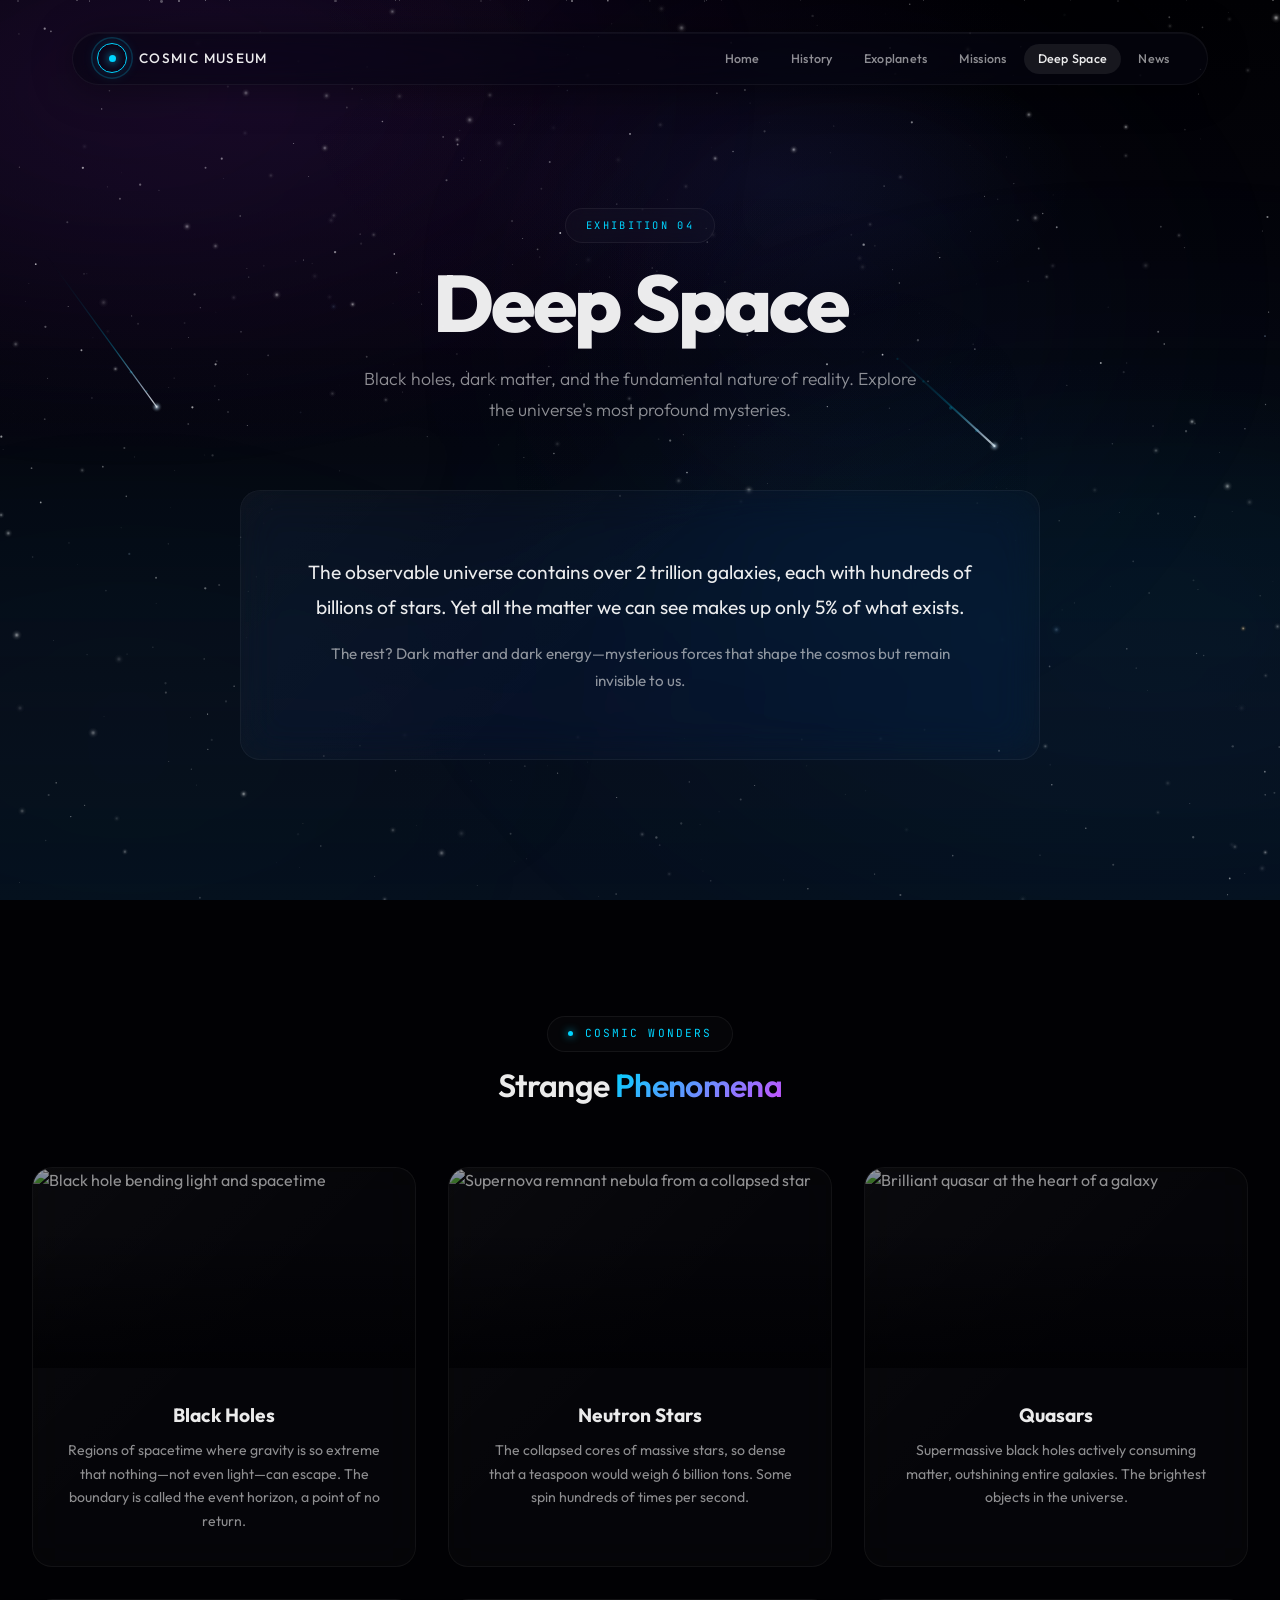
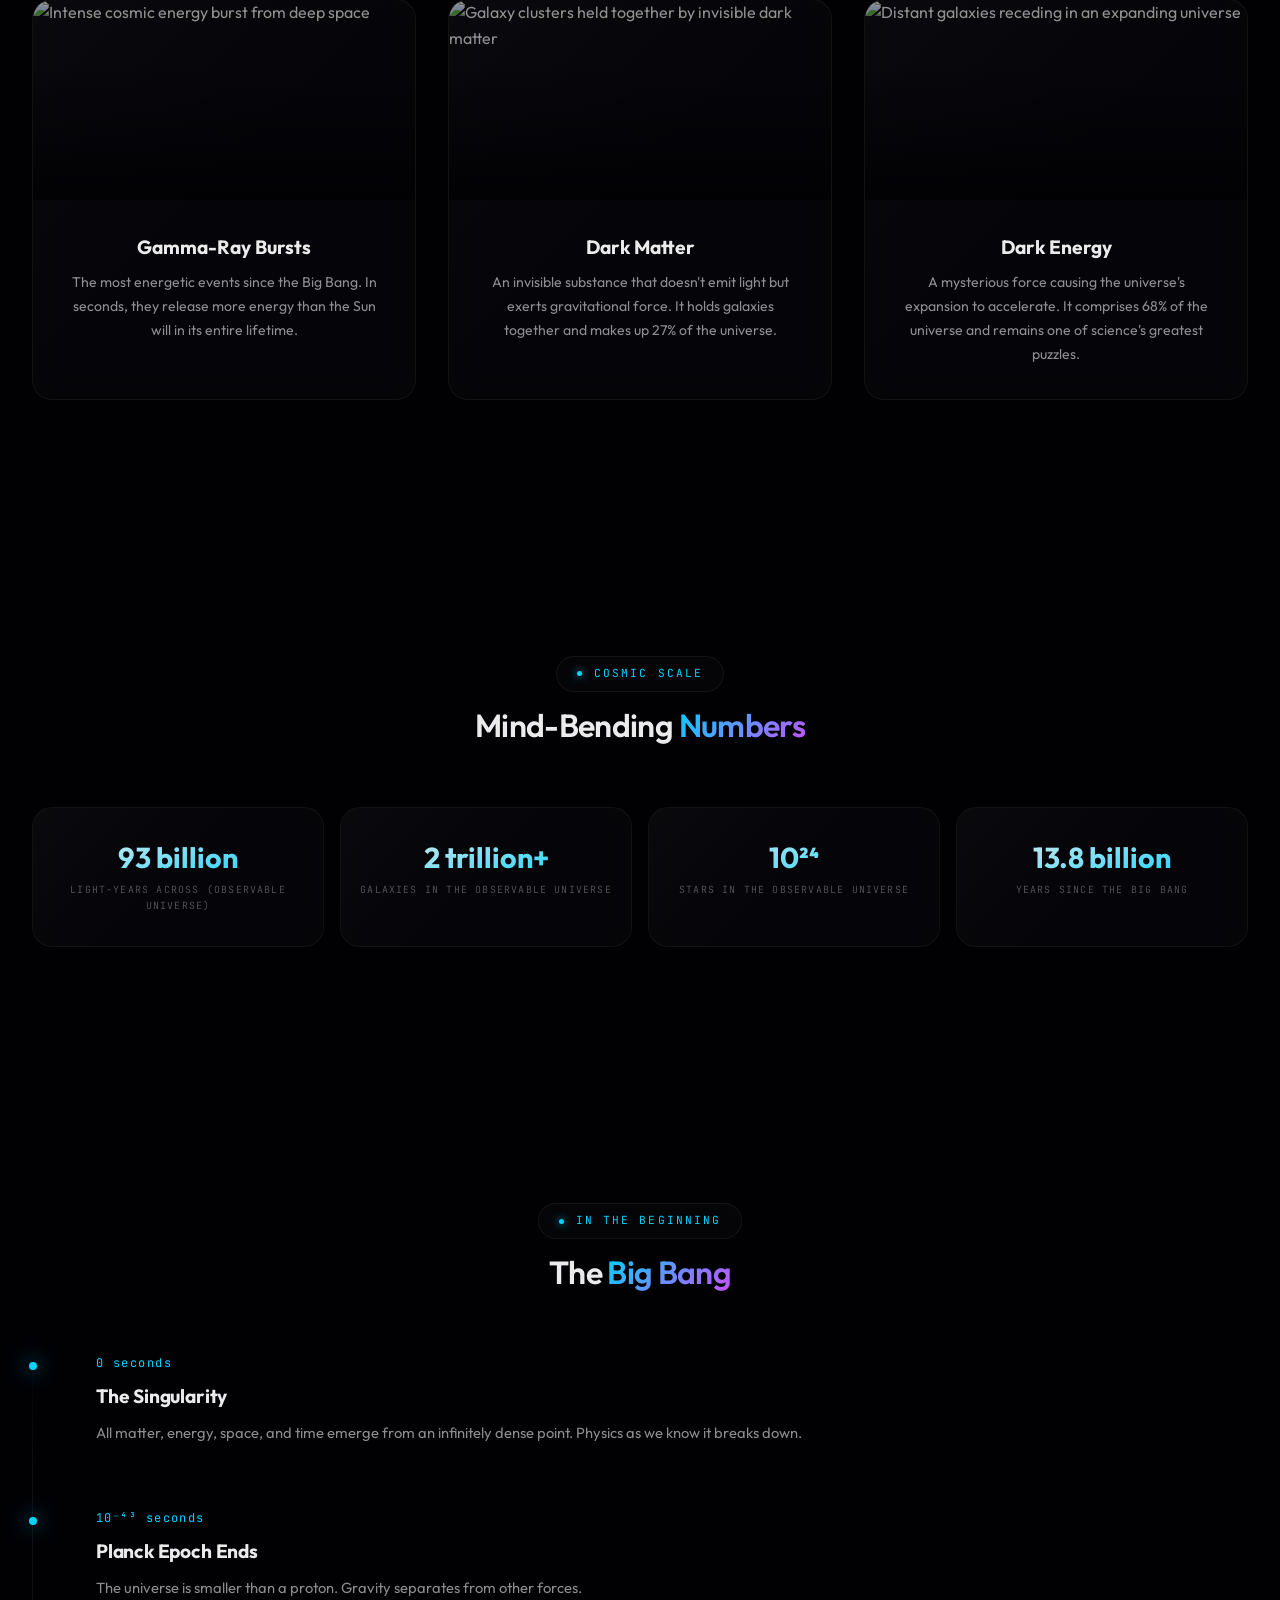
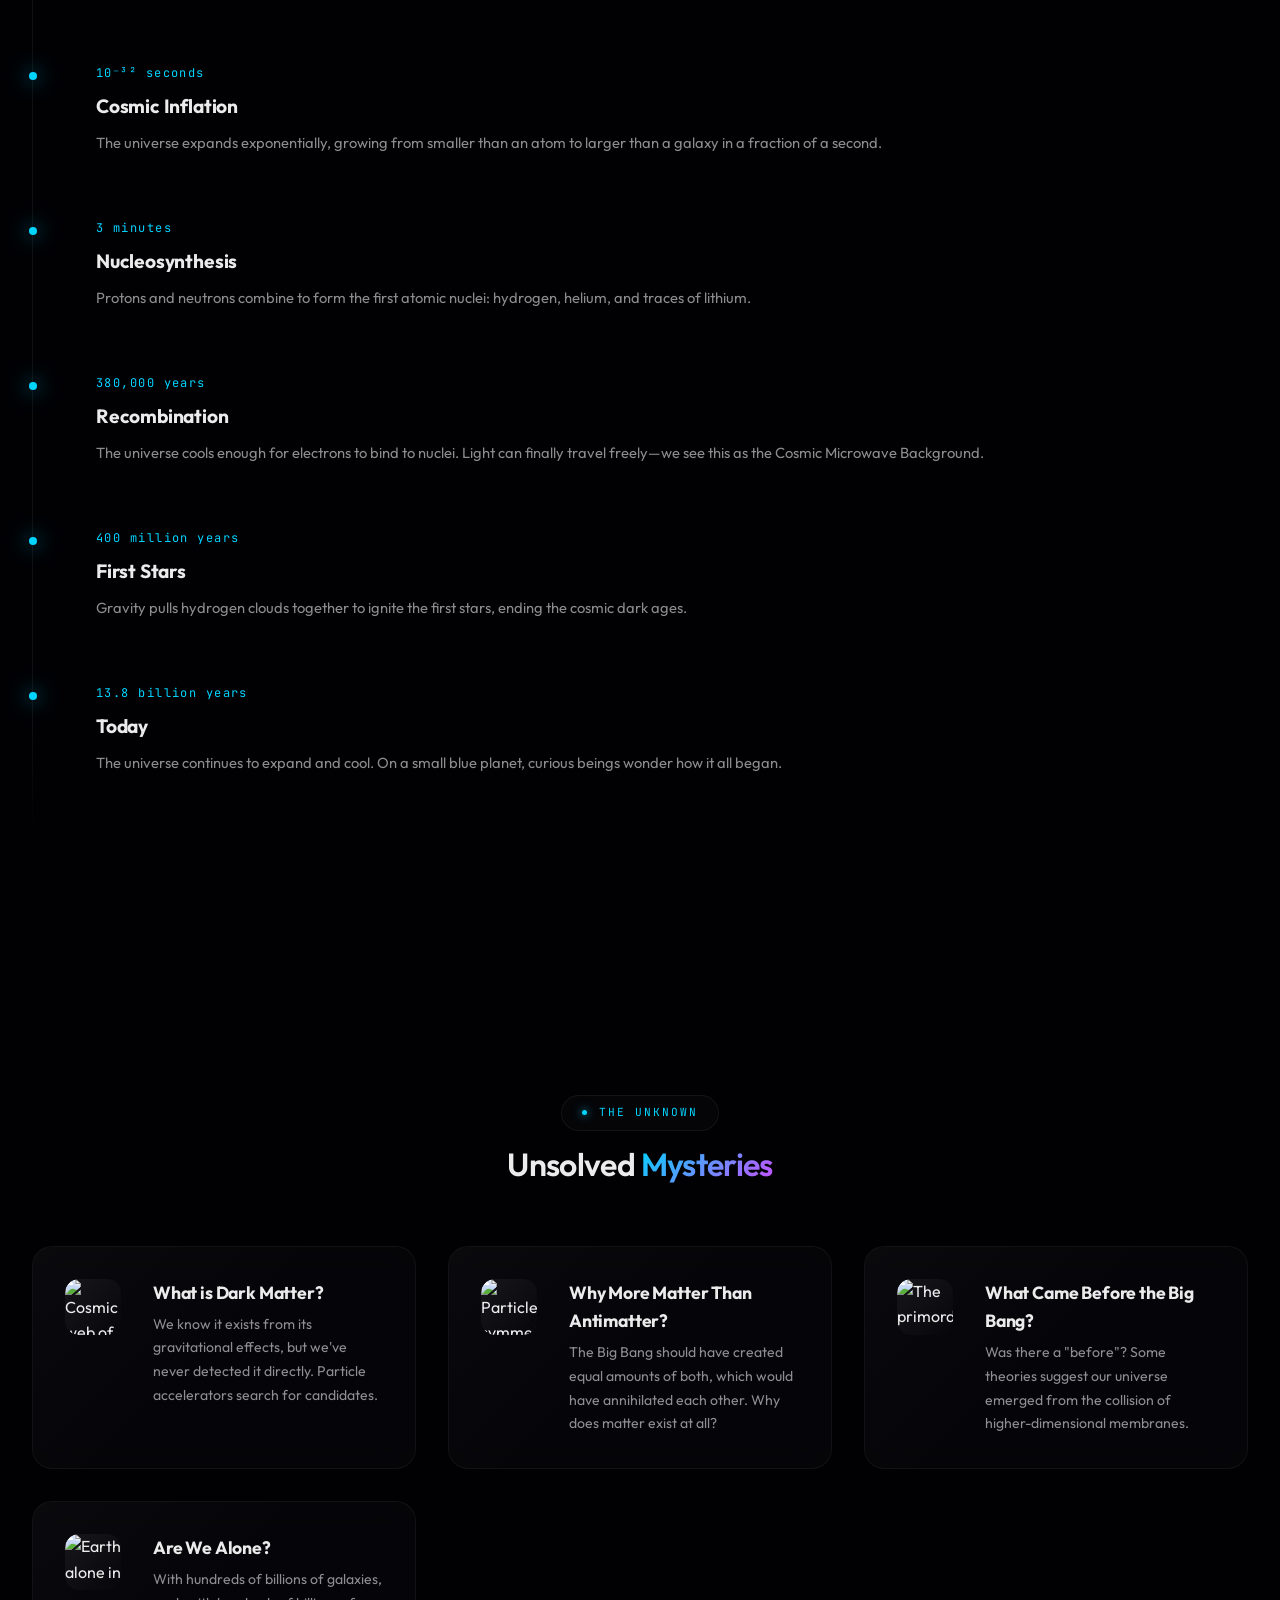
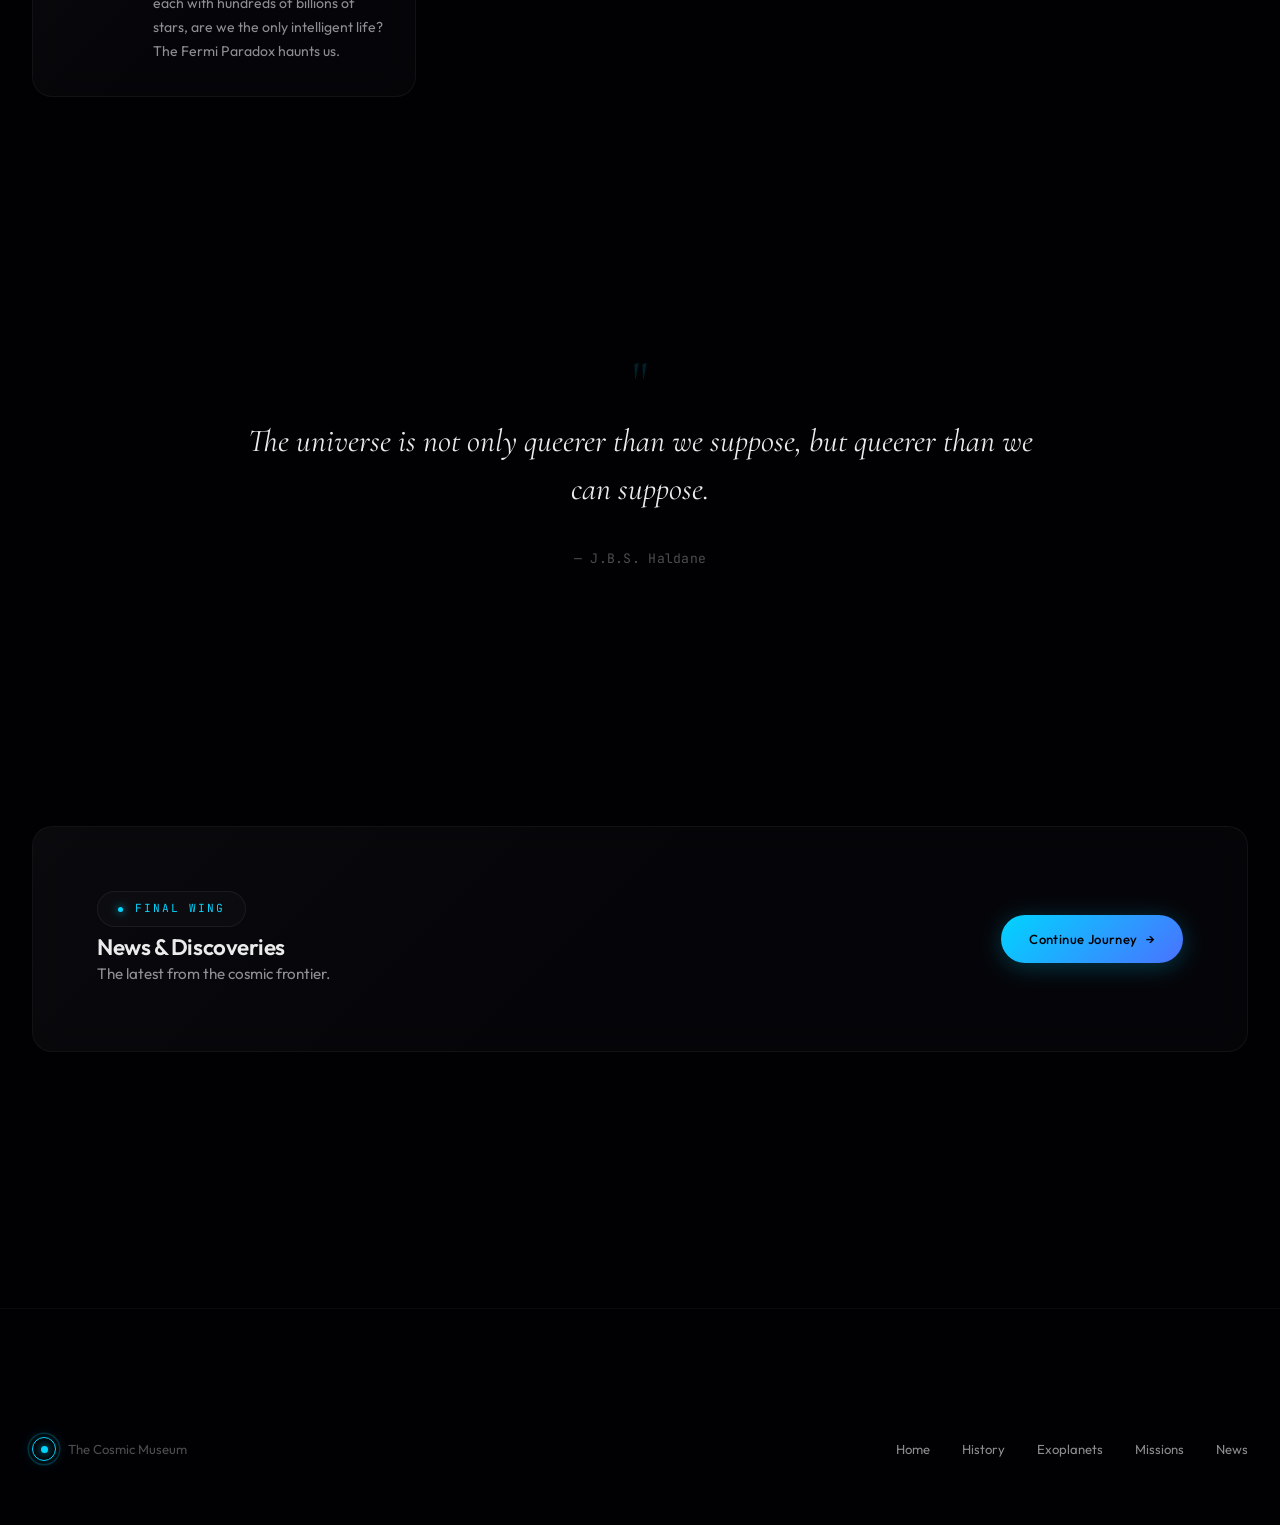
==== commit 033c2da7: "Fix all images with properly matched Unsplash photos Replaced mismatched images across all 6 pages: " ====
--- a/deepspace.html
+++ b/deepspace.html
@@ -73,7 +73,7 @@
       <div class="phenomena-grid stagger-children">
         <div class="glass-card phenomena-card glass-card--cyan">
           <div class="phenomena-card__image">
-            <img src="https://images.unsplash.com/photo-1507499739999-097706ad8914?w=600&q=80" alt="Black hole visualization" loading="lazy">
+            <img src="https://images.unsplash.com/photo-1507499739999-097706ad8914?w=600&q=80" alt="Black hole bending light and spacetime" loading="lazy">
           </div>
           <div class="phenomena-card__body">
             <h3 class="phenomena-title">Black Holes</h3>
@@ -87,7 +87,7 @@
 
         <div class="glass-card phenomena-card glass-card--pink">
           <div class="phenomena-card__image">
-            <img src="https://images.unsplash.com/photo-1534996858221-380b92700493?w=600&q=80" alt="Stellar explosion" loading="lazy">
+            <img src="https://images.unsplash.com/photo-1462331940025-496dfbfc7564?w=600&q=80" alt="Supernova remnant nebula from a collapsed star" loading="lazy">
           </div>
           <div class="phenomena-card__body">
             <h3 class="phenomena-title">Neutron Stars</h3>
@@ -100,7 +100,7 @@
 
         <div class="glass-card phenomena-card glass-card--green">
           <div class="phenomena-card__image">
-            <img src="https://images.unsplash.com/photo-1462332420958-a05d1e002413?w=600&q=80" alt="Galaxy core" loading="lazy">
+            <img src="https://images.unsplash.com/photo-1462332420958-a05d1e002413?w=600&q=80" alt="Brilliant quasar at the heart of a galaxy" loading="lazy">
           </div>
           <div class="phenomena-card__body">
             <h3 class="phenomena-title">Quasars</h3>
@@ -113,7 +113,7 @@
 
         <div class="glass-card phenomena-card glass-card--gold">
           <div class="phenomena-card__image">
-            <img src="https://images.unsplash.com/photo-1444703686981-a3abbc4d4fe3?w=600&q=80" alt="Cosmic energy burst" loading="lazy">
+            <img src="https://images.unsplash.com/photo-1534996858221-380b92700493?w=600&q=80" alt="Intense cosmic energy burst from deep space" loading="lazy">
           </div>
           <div class="phenomena-card__body">
             <h3 class="phenomena-title">Gamma-Ray Bursts</h3>
@@ -126,7 +126,7 @@
 
         <div class="glass-card phenomena-card glass-card--cyan">
           <div class="phenomena-card__image">
-            <img src="https://images.unsplash.com/photo-1505506874110-6a7a69069a08?w=600&q=80" alt="Dark cosmos" loading="lazy">
+            <img src="https://images.unsplash.com/photo-1419242902214-272b3f66ee7a?w=600&q=80" alt="Galaxy clusters held together by invisible dark matter" loading="lazy">
           </div>
           <div class="phenomena-card__body">
             <h3 class="phenomena-title">Dark Matter</h3>
@@ -140,7 +140,7 @@
 
         <div class="glass-card phenomena-card glass-card--pink">
           <div class="phenomena-card__image">
-            <img src="https://images.unsplash.com/photo-1419242902214-272b3f66ee7a?w=600&q=80" alt="Expanding universe" loading="lazy">
+            <img src="https://images.unsplash.com/photo-1505506874110-6a7a69069a08?w=600&q=80" alt="Distant galaxies receding in an expanding universe" loading="lazy">
           </div>
           <div class="phenomena-card__body">
             <h3 class="phenomena-title">Dark Energy</h3>
@@ -266,7 +266,7 @@
       <div class="mission-grid stagger-children">
         <div class="glass-card mission-card glass-card--cyan">
           <div class="mission-icon">
-            <img src="https://images.unsplash.com/photo-1516339901601-2e1b62dc0c45?w=120&q=80" alt="Unknown particles" loading="lazy">
+            <img src="https://images.unsplash.com/photo-1462332420958-a05d1e002413?w=120&q=80" alt="Cosmic web of dark matter" loading="lazy">
           </div>
           <div class="mission-content">
             <h3 class="mission-name">What is Dark Matter?</h3>
@@ -279,7 +279,7 @@
 
         <div class="glass-card mission-card glass-card--pink">
           <div class="mission-icon">
-            <img src="https://images.unsplash.com/photo-1462332420958-a05d1e002413?w=120&q=80" alt="Cosmic symmetry" loading="lazy">
+            <img src="https://images.unsplash.com/photo-1564053489984-317bbd824340?w=120&q=80" alt="Particle symmetry and annihilation" loading="lazy">
           </div>
           <div class="mission-content">
             <h3 class="mission-name">Why More Matter Than Antimatter?</h3>
@@ -292,7 +292,7 @@
 
         <div class="glass-card mission-card glass-card--gold">
           <div class="mission-icon">
-            <img src="https://images.unsplash.com/photo-1507400492013-162706c8c05e?w=120&q=80" alt="Ancient cosmos" loading="lazy">
+            <img src="https://images.unsplash.com/photo-1444703686981-a3abbc4d4fe3?w=120&q=80" alt="The primordial cosmos before the Big Bang" loading="lazy">
           </div>
           <div class="mission-content">
             <h3 class="mission-name">What Came Before the Big Bang?</h3>
@@ -305,7 +305,7 @@
 
         <div class="glass-card mission-card glass-card--green">
           <div class="mission-icon">
-            <img src="https://images.unsplash.com/photo-1451187580459-43490279c0fa?w=120&q=80" alt="Earth in the cosmos" loading="lazy">
+            <img src="https://images.unsplash.com/photo-1451187580459-43490279c0fa?w=120&q=80" alt="Earth alone in the vast cosmos" loading="lazy">
           </div>
           <div class="mission-content">
             <h3 class="mission-name">Are We Alone?</h3>
